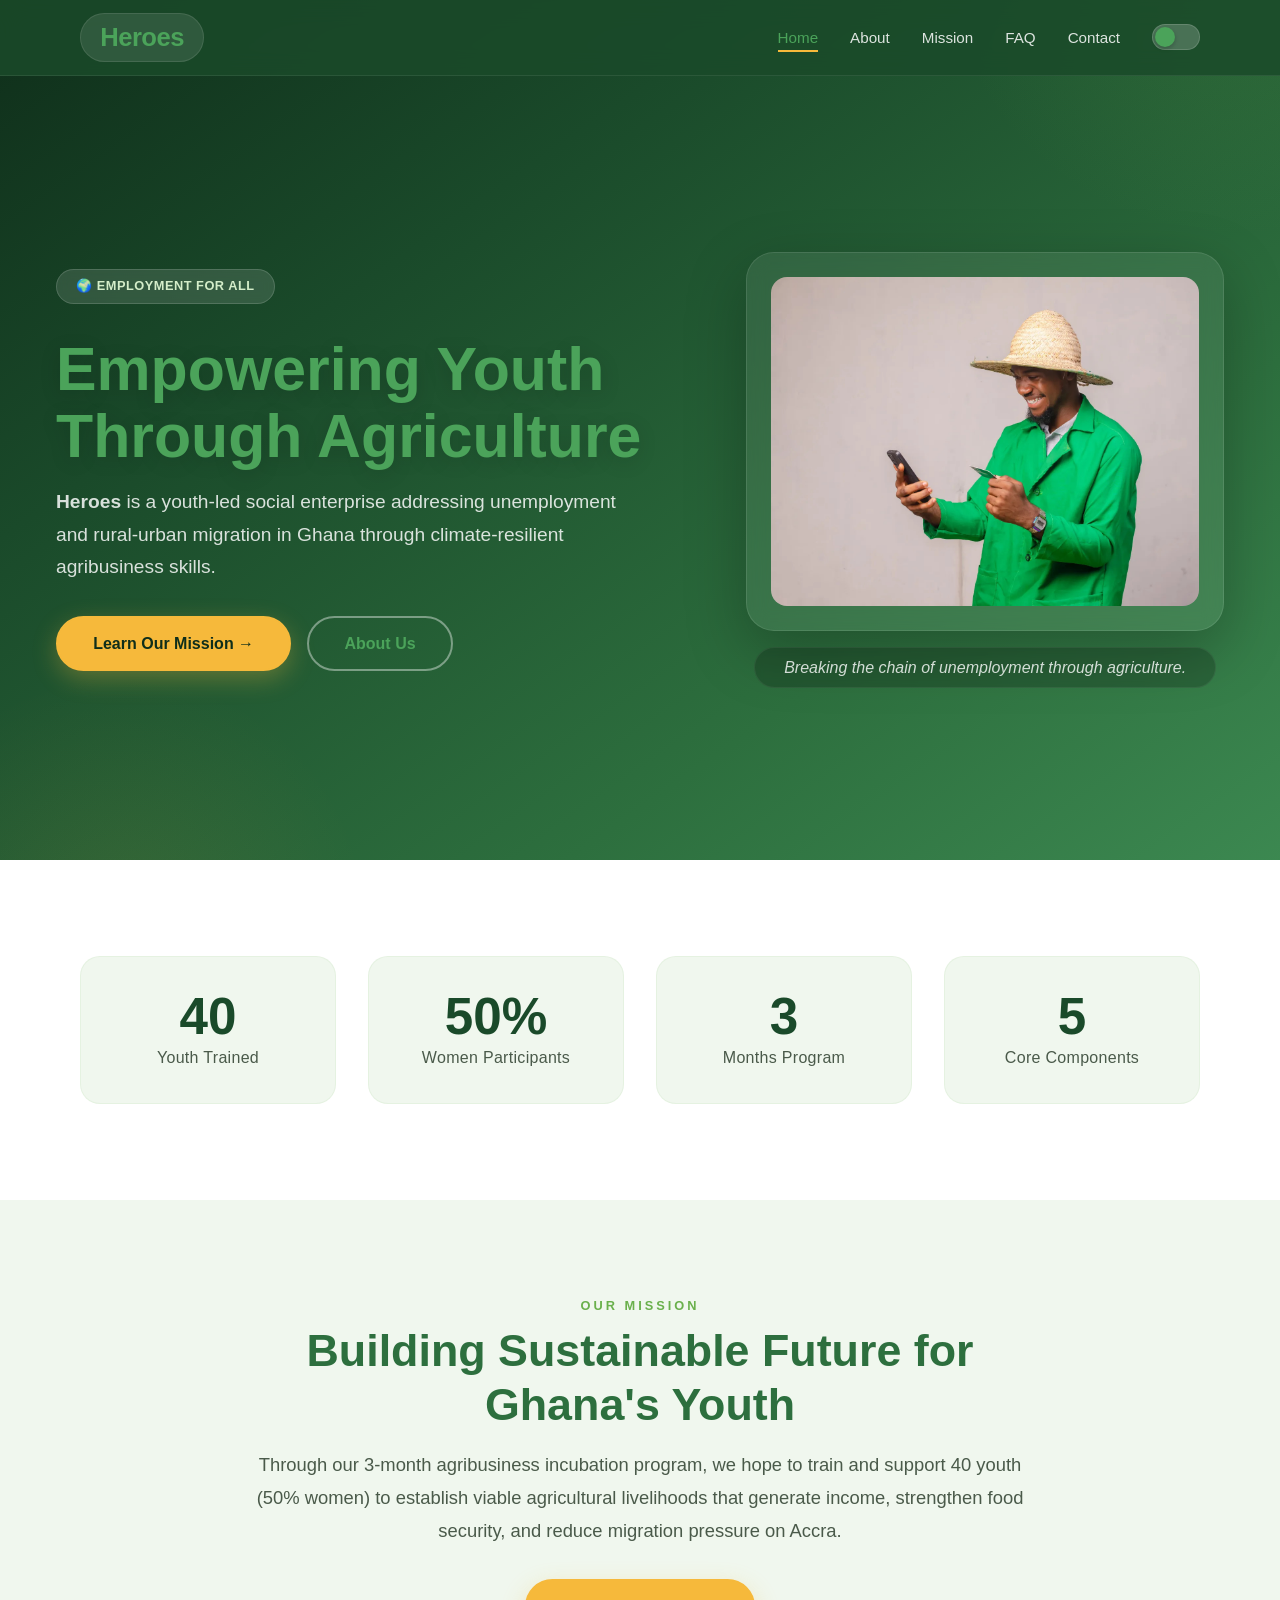
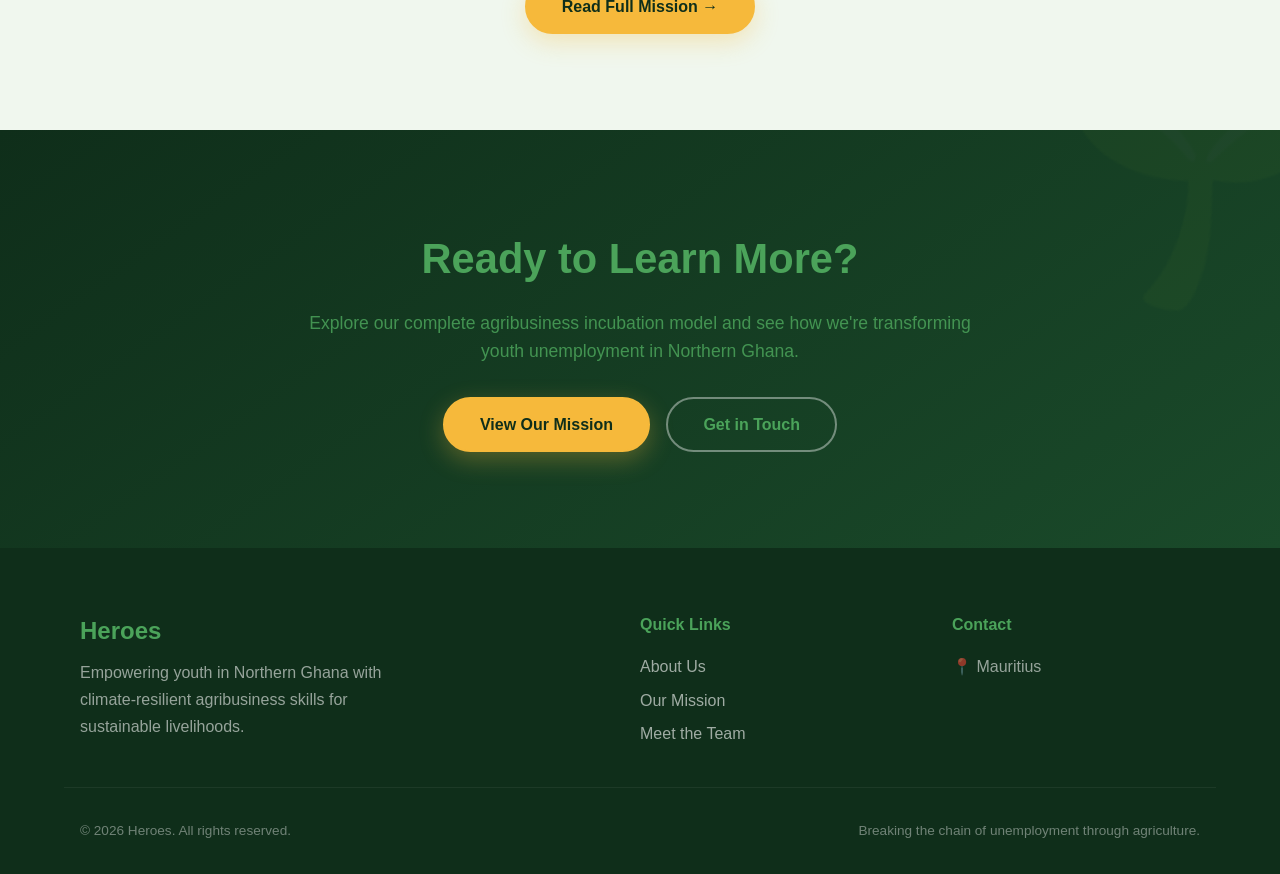
==== index.html @ 0575abd1 "Fix: move files from subfolder to root" ====
<!DOCTYPE html>
<html lang="en">
<head>
    <meta charset="UTF-8" />
    <meta name="viewport" content="width=device-width, initial-scale=1.0" />
    <title>Heroes – Home</title>
    <link rel="stylesheet" href="styles.css" />
    <link rel="stylesheet" href="darkmode.css?v=2" />
</head>
<body data-page="home">

    <!-- ===== HEADER & NAVIGATION ===== -->
    <header class="site-header">
        <div class="container nav-container">
            <a href="index.html" class="brand">Heroes</a>
            <nav class="primary-nav" aria-label="Main navigation">
                <ul>
                    <li><a href="index.html" class="active">Home</a></li>
                    <li><a href="about.html">About</a></li>
                    <li><a href="mission.html">Mission</a></li>
                    <li><a href="faq.html">FAQ</a></li>
                    <li><a href="contact.html">Contact</a></li>
                    <li>
                        <label class="theme-switch" for="theme-toggle">
                            <input type="checkbox" id="theme-toggle" />
                            <span class="switch-slider"></span>
                        </label>
                    </li>
                </ul>
            </nav>
        </div>
         
    </header>

    <main>
        <!-- ===== HERO SECTION ===== -->
        <section class="hero">
            <div class="container hero-grid">
                <div class="hero-content">
                    <span class="hero-badge">🌍 Employment for All</span>
                    <h1 class="hero-title">Empowering Youth Through Agriculture</h1>
                    <p class="hero-description">
                        <!-- CHANGED: HTML Heroes → Heroes -->
                        <strong>Heroes</strong> is a youth-led social enterprise addressing unemployment and rural-urban migration in Ghana through climate-resilient agribusiness skills.
                    </p>
                    <div class="hero-actions">
                        <a href="mission.html" class="btn btn-primary">Learn Our Mission →</a>
                        <a href="about.html" class="btn btn-outline">About Us</a>
                    </div>
                </div>
                <div class="hero-visual">
                   <div class="hero-image-placeholder">
    <img src="pics/farming.jpg" alt="Youth working in agriculture – sustainable farming" />
</div> 
                    <p class="hero-caption">Breaking the chain of unemployment through agriculture.</p>
                </div>
            </div>
        </section>

         <!-- ===== STATS SECTION ===== -->
        <section class="stats-section">
            <div class="container stats-grid">
                <div class="stat-item">
                    <span class="stat-number">40</span>
                    <span class="stat-label">Youth Trained</span>
                </div>
                <div class="stat-item">
                    <span class="stat-number">50%</span>
                    <span class="stat-label">Women Participants</span>
                </div>
                <div class="stat-item">
                    <span class="stat-number">3</span>
                    <span class="stat-label">Months Program</span>
                </div>
                <div class="stat-item">
                    <span class="stat-number">5</span>
                    <span class="stat-label">Core Components</span>
                </div>
            </div>
        </section>

          <!-- ===== MISSION SECTION ===== -->
        <section class="mission-section">
            <div class="container">
                <div class="mission-content">
                    <span class="section-label">OUR MISSION</span>
                    <h2 class="section-title">Building Sustainable Future for Ghana's Youth</h2>
                    <p class="mission-text">
                        Through our 3-month agribusiness incubation program, we hope to train and support 40 youth (50% women) to establish viable agricultural livelihoods that generate income, strengthen food security, and reduce migration pressure on Accra.
                    </p>
                    <a href="mission.html" class="btn btn-primary">Read Full Mission →</a>
                </div>
            </div>
        </section>

         <!-- ===== CALL TO ACTION ===== -->
        <section class="cta-section">
            <div class="container cta-content">
                <h2>Ready to Learn More?</h2>
                <p>
                   Explore our complete agribusiness incubation model and see how we're transforming youth unemployment in Northern Ghana.
                </p>
                <div class="cta-buttons">
                    <a href="mission.html" class="btn btn-primary">View Our Mission</a>
                    <a href="contact.html" class="btn btn-outline">Get in Touch</a>
                </div>
            </div>
        </section>
    </main>

<!-- ===== FOOTER ===== -->
    <footer class="site-footer">
        <div class="container footer-grid">
            <div class="footer-brand">
                <!-- CHANGED: HTML Heroes → Heroes -->
                <h3>Heroes</h3>
                <p>Empowering youth in Northern Ghana with climate-resilient agribusiness skills for sustainable livelihoods.</p>
            </div>
            <div class="footer-links">
                <h4>Quick Links</h4>
                <ul>
                    <li><a href="about.html">About Us</a></li>
                    <li><a href="mission.html">Our Mission</a></li>
                    <li><a href="team.html">Meet the Team</a></li>
                </ul>
            </div>
            <div class="footer-contact">
                <h4>Contact</h4>
                <p>📍 Mauritius</p>
            </div>
        </div>
        <div class="container footer-bottom">
            <!-- CHANGED: HTML Heroes → Heroes -->
            <p>&copy; 2026 Heroes. All rights reserved.</p>
            <p class="footer-credits">Breaking the chain of unemployment through agriculture.</p>
        </div>
    </footer>

    <script src="js/main.js"></script>
    <script src="darkmode.js?v=2"></script>
</body>
</html>
---- styles.css ----
/* ================================================================
   CSS CUSTOM PROPERTIES (Variables) — UNIFIED THEME
   ================================================================ */
:root {
    /* Primary colours – rich earthy greens (from Home page) */
    --primary:       #1a4a2a;
    --primary-light: #2d6f3e;
    --primary-dark:  #0f2e1a;
    --accent:        #6ab04c;
    --accent-light:  #8bc66a;
    --accent-lighter: #d4edc9;
    --gold:          #f6b93b;
    --white:         #4ba35a;
   
    --heading-label:   var(--accent);
    --heading-title:   var(--primary-light);


    /* ---- Theme variables (reassigned in dark mode) ---- */
    --bg:            #f0f7ee;
    --surface:       #ffffff;
    --text:          #1a2a1a;
    --text-muted:    #4a5a4a;
    --border:        rgba(106, 176, 76, 0.12);
    --shadow:        0 12px 40px rgba(0, 0, 0, 0.12);
    --shadow-hover:  0 20px 60px rgba(0, 0, 0, 0.18);
    --header-bg:     rgba(26, 74, 42, 0.85);
    --header-border: rgba(255, 255, 255, 0.08);
    --card-bg:       #ffffff;
    --card-border:   rgba(106, 176, 76, 0.08);
    --hero-gradient: linear-gradient(145deg, #0f2e1a 0%, #1a4a2a 30%, #2d6f3e 70%, #3d8a52 100%);
    --cta-gradient:  linear-gradient(145deg, var(--primary-dark), var(--primary));

    /* Spacing */
    --spacing-xs:  0.25rem;
    --spacing-sm:  0.5rem;
    --spacing-md:  1rem;
    --spacing-lg:  2rem;
    --spacing-xl:  4rem;
    --spacing-2xl: 6rem;

    /* Typography */
    --font-base: 'Segoe UI', -apple-system, BlinkMacSystemFont, Roboto, sans-serif;
}

/* ================================================================
   RESET & BASE
   ================================================================ */
* {
    margin: 0;
    padding: 0;
    box-sizing: border-box;
}

html, body {
    height: 100%;
    font-family: var(--font-base);
    background-color: var(--bg);
    color: var(--text);
    line-height: 1.6;
    scroll-behavior: smooth;
    transition: background-color 0.3s, color 0.3s;
}

.container {
    width: 90%;
    max-width: 1200px;
    margin: 0 auto;
    padding: 0 var(--spacing-md);
}

/* ================================================================
   HEADER & NAVIGATION – clean & transparent
   ================================================================ */
.site-header {
    position: absolute;
    top: 0;
    left: 0;
    right: 0;
    z-index: 100;
    padding: 0.8rem 0;
    background: var(--header-bg);
    backdrop-filter: blur(12px);
    -webkit-backdrop-filter: blur(12px);
    border-bottom: 1px solid var(--header-border);
}

.nav-container {
    display: flex;
    justify-content: space-between;
    align-items: center;
    flex-wrap: wrap;
}

.brand {
    font-size: 1.6rem;
    font-weight: 700;
    color: var(--white);
    text-decoration: none;
    letter-spacing: -0.5px;
    background: rgba(255, 255, 255, 0.1);
    padding: 0.2rem 1.2rem;
    border-radius: 40px;
    border: 1px solid rgba(255, 255, 255, 0.1);
}

.brand:hover {
    background: rgba(255, 255, 255, 0.18);
}

.primary-nav ul {
    list-style: none;
    display: flex;
    gap: 2rem;
    align-items: center;
}

.primary-nav a {
    color: rgba(255, 255, 255, 0.85);
    text-decoration: none;
    font-weight: 500;
    font-size: 0.95rem;
    padding: 0.3rem 0;
    border-bottom: 2px solid transparent;
    transition: border-color 0.25s, color 0.25s;
}

.primary-nav a:hover {
    color: var(--white);
    border-bottom-color: var(--accent-light);
}

.primary-nav a.active {
    color: var(--white);
    border-bottom-color: var(--gold);
}

/* Mobile toggle */
.mobile-menu-toggle {
    display: none;
    flex-direction: column;
    gap: 5px;
    background: transparent;
    border: none;
    cursor: pointer;
    padding: 4px;
}

.mobile-menu-toggle span {
    display: block;
    width: 28px;
    height: 3px;
    background: var(--white);
    border-radius: 4px;
    transition: all 0.3s ease;
}

/* ================================================================
   TOGGLE SWITCH (Theme)
   ================================================================ */
.theme-switch {
    position: relative;
    display: inline-block;
    width: 48px;
    height: 26px;
    cursor: pointer;
}

.theme-switch input {
    opacity: 0;
    width: 0;
    height: 0;
}

.switch-slider {
    position: absolute;
    inset: 0;
    background: rgba(255, 255, 255, 0.2);
    border: 1px solid rgba(255, 255, 255, 0.15);
    border-radius: 26px;
    transition: background 0.3s, border-color 0.3s;
}

.switch-slider::before {
    content: '';
    position: absolute;
    height: 20px;
    width: 20px;
    left: 2px;
    bottom: 2px;
    background: var(--white);
    border-radius: 50%;
    transition: transform 0.3s;
    box-shadow: 0 2px 4px rgba(0, 0, 0, 0.2);
}

.theme-switch input:checked + .switch-slider {
    background: var(--primary-dark);
    border-color: var(--accent);
}

.theme-switch input:checked + .switch-slider::before {
    transform: translateX(22px);
}

/* ================================================================
   HERO – FULL VIEWPORT HEIGHT
   ================================================================ */
.hero {
    min-height: 100vh;
    display: flex;
    align-items: center;
    justify-content: center;
    background: var(--hero-gradient);
    padding: 120px 0 80px;
    position: relative;
    overflow: hidden;
}

.hero::before {
    content: '';
    position: absolute;
    top: -40%;
    right: -20%;
    width: 600px;
    height: 600px;
    background: radial-gradient(circle, rgba(106, 176, 76, 0.15) 0%, transparent 70%);
    border-radius: 50%;
    pointer-events: none;
}

.hero::after {
    content: '';
    position: absolute;
    bottom: -30%;
    left: -10%;
    width: 500px;
    height: 500px;
    background: radial-gradient(circle, rgba(246, 185, 59, 0.08) 0%, transparent 70%);
    border-radius: 50%;
    pointer-events: none;
}

.hero-grid {
    display: flex;
    flex-direction: row;
    align-items: center;
    gap: var(--spacing-2xl);
    position: relative;
    z-index: 1;
    width: 100%;
}

.hero-content {
    flex: 1 1 50%;
    color: var(--white);
}

.hero-badge {
    display: inline-block;
    background: rgba(255, 255, 255, 0.12);
    backdrop-filter: blur(6px);
    border: 1px solid rgba(255, 255, 255, 0.15);
    color: var(--accent-lighter);
    font-size: 0.8rem;
    font-weight: 600;
    padding: 0.4rem 1.2rem;
    border-radius: 40px;
    letter-spacing: 0.5px;
    text-transform: uppercase;
    margin-bottom: var(--spacing-lg);
}

.hero-title {
    font-size: 3.8rem;
    font-weight: 800;
    line-height: 1.1;
    margin-bottom: var(--spacing-md);
    color: var(--white);
    text-shadow: 0 4px 20px rgba(0, 0, 0, 0.15);
}

.hero-title span {
    color: var(--gold);
}

.hero-description {
    font-size: 1.2rem;
    line-height: 1.7;
    margin-bottom: var(--spacing-lg);
    opacity: 0.92;
    max-width: 560px;
    color: rgba(255, 255, 255, 0.9);
}

.hero-actions {
    display: flex;
    flex-wrap: wrap;
    gap: var(--spacing-md);
    margin-top: var(--spacing-sm);
}

.hero-visual {
    flex: 1 1 40%;
    text-align: center;
    display: flex;
    flex-direction: column;
    align-items: center;
}

.hero-image-placeholder {
    background: rgba(255, 255, 255, 0.08);
    backdrop-filter: blur(10px);
    -webkit-backdrop-filter: blur(10px);
    padding: 1.5rem;
    border-radius: 28px;
    border: 1px solid rgba(255, 255, 255, 0.1);
    box-shadow: 0 20px 60px rgba(0, 0, 0, 0.25);
    transition: all 0.4s ease;
    display: inline-block;
    width: 100%;
    max-width: 480px;
}

.hero-image-placeholder:hover {
    transform: translateY(-8px) scale(1.01);
    box-shadow: 0 30px 80px rgba(0, 0, 0, 0.35);
    border-color: rgba(255, 255, 255, 0.2);
}

.hero-image-placeholder img,
.hero-image-placeholder svg {
    display: block;
    width: 100%;
    height: auto;
    border-radius: 16px;
}

.hero-caption {
    margin-top: var(--spacing-md);
    font-style: italic;
    color: rgba(255, 255, 255, 0.8);
    font-weight: 400;
    font-size: 1rem;
    background: rgba(0, 0, 0, 0.2);
    backdrop-filter: blur(4px);
    padding: 0.4rem 1.8rem;
    border-radius: 40px;
    border: 1px solid rgba(255, 255, 255, 0.06);
}

/* ================================================================
   BUTTONS
   ================================================================ */
.btn {
    display: inline-block;
    padding: 0.8rem 2.2rem;
    border-radius: 50px;
    font-weight: 600;
    font-size: 1rem;
    text-decoration: none;
    transition: all 0.3s ease;
    border: 2px solid transparent;
    cursor: pointer;
}

.btn-primary {
    background: var(--gold);
    color: var(--primary-dark);
    border-color: var(--gold);
    box-shadow: 0 8px 24px rgba(246, 185, 59, 0.3);
}

.btn-primary:hover {
    background: #f7c452;
    transform: translateY(-3px) scale(1.02);
    box-shadow: 0 12px 32px rgba(246, 185, 59, 0.45);
}

.btn-outline {
    background: transparent;
    color: var(--white);
    border-color: rgba(255, 255, 255, 0.4);
}

.btn-outline:hover {
    background: rgba(255, 255, 255, 0.12);
    border-color: var(--white);
    transform: translateY(-3px);
}

/* ================================================================
   SECTION LABELS & TITLES
   ================================================================ */
.section-label {
    display: block;
    font-size: 0.8rem;
    font-weight: 700;
    letter-spacing: 3px;
    color: var(--accent);
    text-transform: uppercase;
    margin-bottom: var(--spacing-sm);
}

.section-title {
    font-size: 2.8rem;
    color: var(--primary-light);
    margin-bottom: var(--spacing-md);
    line-height: 1.2;
}

/* ================================================================
   STATS SECTION
   ================================================================ */
.stats-section {
    background: var(--surface);
    padding: var(--spacing-2xl) 0;
    margin-top: -40px;
    position: relative;
    z-index: 2;
}

.stats-grid {
    display: grid;
    grid-template-columns: repeat(4, 1fr);
    gap: var(--spacing-lg);
    text-align: center;
}

.stat-item {
    background: var(--bg);
    padding: var(--spacing-lg) var(--spacing-md);
    border-radius: 20px;
    transition: all 0.3s ease;
    border: 1px solid var(--card-border);
}

.stat-item:hover {
    transform: translateY(-6px);
    box-shadow: var(--shadow);
    border-color: var(--accent-light);
}

.stat-number {
    font-size: 3.2rem;
    font-weight: 800;
    color: var(--primary);
    line-height: 1.1;
    display: block;
}

.stat-number .percent {
    font-size: 2.4rem;
}

.stat-label {
    font-size: 1rem;
    color: var(--text-muted);
    font-weight: 500;
    letter-spacing: 0.3px;
}

/* ================================================================
   MISSION SECTION (Home page)
   ================================================================ */
.mission-section {
    padding: var(--spacing-2xl) 0;
    background: var(--bg);
}

.mission-content {
    max-width: 800px;
    margin: 0 auto;
    text-align: center;
}

.mission-text {
    font-size: 1.15rem;
    line-height: 1.8;
    margin-bottom: var(--spacing-lg);
    color: var(--text-muted);
}

/* ================================================================
   CALL TO ACTION
   ================================================================ */
.cta-section {
    background: var(--cta-gradient);
    color: var(--white);
    padding: var(--spacing-2xl) 0;
    text-align: center;
    position: relative;
    overflow: hidden;
}

.cta-section::before {
    content: '🌱';
    position: absolute;
    font-size: 16rem;
    opacity: 0.04;
    right: -5%;
    top: -40%;
    transform: rotate(15deg);
}

.cta-content {
    position: relative;
    z-index: 1;
}

.cta-content h2 {
    font-size: 2.6rem;
    margin-bottom: var(--spacing-md);
}

.cta-content p {
    font-size: 1.1rem;
    max-width: 680px;
    margin: 0 auto var(--spacing-lg);
    opacity: 0.85;
}

.cta-buttons {
    display: flex;
    flex-wrap: wrap;
    justify-content: center;
    gap: var(--spacing-md);
}

/* ================================================================
   ABOUT PAGE
   ================================================================ */
.about-hero {
    padding: 5rem 0 3rem;
    background: linear-gradient(135deg, rgba(45, 106, 79, 0.05), rgba(82, 183, 136, 0.08));
    text-align: center;
}

.about-hero h1 {
    font-size: 2.5rem;
    font-weight: 700;
    letter-spacing: -0.5px;
    margin-bottom: 0.5rem;
}

.about-hero p {
    font-size: 1.1rem;
    color: var(--text-muted);
    max-width: 600px;
    margin: 0 auto;
}

.mission-card {
    background: var(--card-bg);
    border-radius: 12px;
    border: 1px solid var(--border);
    border-left: 4px solid var(--primary);
    box-shadow: var(--shadow);
    padding: 2rem;
    max-width: 800px;
    margin: 0 auto;
}

.mission-card h2 {
    font-size: 1.5rem;
    font-weight: 600;
    color: var(--primary);
    margin-bottom: 1rem;
}

.mission-card p {
    font-size: 1.05rem;
    line-height: 1.8;
    color: var(--text);
}

.mission-card p + p {
    margin-top: 1rem;
}

.problem-section {
    padding: 3rem 0;
    background: var(--card-bg);
}

.problem-grid {
    display: grid;
    grid-template-columns: repeat(2, 1fr);
    gap: 1.5rem;
    max-width: 900px;
    margin: 0 auto;
}

.problem-card {
    background: var(--card-bg);
    border-radius: 12px;
    border: 1px solid var(--border);
    padding: 1.5rem;
    display: flex;
    gap: 1rem;
    transition: all 0.3s ease;
    box-shadow: var(--shadow);
}

.problem-card:hover {
    box-shadow: var(--shadow-hover);
}

.problem-icon {
    width: 48px;
    height: 48px;
    border-radius: 50%;
    background: rgba(220, 53, 69, 0.08);
    display: flex;
    align-items: center;
    justify-content: center;
    flex-shrink: 0;
}

.problem-icon i {
    font-size: 1.25rem;
    color: #DC3545;
}

.problem-card h3 {
    font-size: 1.05rem;
    font-weight: 600;
    margin-bottom: 0.25rem;
}

.problem-card p {
    font-size: 0.875rem;
    color: var(--text-muted);
}

.solution-section {
    padding: 3rem 0;
}

.solution-grid {
    display: grid;
    grid-template-columns: repeat(3, 1fr);
    gap: 1.5rem;
    max-width: 1000px;
    margin: 0 auto;
}

.solution-card {
    background: var(--card-bg);
    border-radius: 12px;
    border: 1px solid var(--border);
    padding: 1.5rem;
    box-shadow: var(--shadow);
    transition: all 0.3s ease;
}

.solution-card:hover {
    box-shadow: var(--shadow-hover);
}

.solution-card .step {
    width: 40px;
    height: 40px;
    border-radius: 50%;
    background: var(--accent);
    color: white;
    display: flex;
    align-items: center;
    justify-content: center;
    font-weight: 700;
    margin-bottom: 0.75rem;
    transition: transform 0.3s ease;
}

.solution-card:hover .step {
    transform: scale(1.1);
}

.solution-card h3 {
    font-size: 1.05rem;
    font-weight: 600;
    margin-bottom: 0.5rem;
}

.solution-card ul {
    list-style: none;
    padding: 0;
}

.solution-card ul li {
    display: flex;
    align-items: flex-start;
    gap: 0.5rem;
    font-size: 0.875rem;
    color: var(--text-muted);
    padding: 0.25rem 0;
}

.solution-card ul li::before {
    content: '';
    width: 6px;
    height: 6px;
    border-radius: 50%;
    background: var(--accent);
    margin-top: 0.5rem;
    flex-shrink: 0;
}

/* ================================================================
   TEAM PAGE
   ================================================================ */
.team-hero {
    padding: 8rem 0 3rem;
    text-align: center;
    background: var(--hero-gradient);
    color: var(--white);
}

.team-hero .section-label { color: var(--accent-lighter); }
.team-hero .section-title { color: var(--white); }

.team-hero-desc {
    font-size: 1.15rem;
    line-height: 1.8;
    max-width: 640px;
    margin: 0 auto;
    opacity: 0.9;
    color: rgba(255, 255, 255, 0.88);
}

.team-section {
    padding: var(--spacing-2xl) 0;
    background: var(--bg);
}

.team-gallery {
    display: grid;
    grid-template-columns: repeat(auto-fit, minmax(220px, 1fr));
    gap: var(--spacing-lg);
    max-width: 1100px;
    margin: 0 auto;
}

.gallery-item {
    position: relative;
    border-radius: 20px;
    overflow: hidden;
    cursor: pointer;
}

.gallery-img {
    aspect-ratio: 3 / 4;
    overflow: hidden;
    border-radius: 20px;
    background: var(--card-bg);
    border: 1px solid var(--card-border);
}

.gallery-img img {
    width: 100%;
    height: 100%;
    object-fit: cover;
    display: block;
    transition: transform 0.4s ease;
}

.gallery-item:hover .gallery-img img {
    transform: scale(1.05);
}

.gallery-overlay {
    position: absolute;
    inset: 0;
    background: linear-gradient(to top, rgba(15, 46, 26, 0.92) 0%, rgba(15, 46, 26, 0.4) 50%, transparent 100%);
    display: flex;
    flex-direction: column;
    justify-content: flex-end;
    padding: 1.5rem;
    opacity: 0;
    transition: opacity 0.35s ease;
    border-radius: 20px;
}

.gallery-item:hover .gallery-overlay {
    opacity: 1;
}

.gallery-name {
    font-size: 1.2rem;
    font-weight: 700;
    color: var(--white);
    margin-bottom: 0.2rem;
}

.gallery-role {
    display: inline-block;
    font-size: 0.75rem;
    font-weight: 600;
    letter-spacing: 1px;
    text-transform: uppercase;
    color: var(--accent-light);
    background: rgba(106, 176, 76, 0.15);
    padding: 0.2rem 0.8rem;
    border-radius: 40px;
    margin-bottom: 0.6rem;
    width: fit-content;
}

.gallery-bio {
    font-size: 0.85rem;
    line-height: 1.6;
    color: rgba(255, 255, 255, 0.85);
}

/* ================================================================
   MISSION PAGE — PROGRAM TABLE
   ================================================================ */
.page-header-section {
    padding: 10rem 0 4rem;
    background: linear-gradient(135deg, rgba(45, 106, 79, 0.05), rgba(82, 183, 136, 0.08));
    text-align: center;
}

.page-header-section .section-title {
    font-size: 2.5rem;
    font-weight: 700;
    margin-bottom: 1rem;
}

.mission-full-text {
    font-size: 1.1rem;
    line-height: 1.8;
    color: var(--text-muted);
    max-width: 700px;
    margin: 0 auto;
}

.mission-modal-btn {
    margin-top: var(--spacing-lg);
    cursor: pointer;
}

.program-table-section {
    padding: var(--spacing-2xl) 0;
    background: var(--bg);
}

.program-table-intro {
    text-align: center;
    color: var(--text-muted);
    max-width: 600px;
    margin: -1rem auto 2rem;
    font-size: 1.05rem;
}

.table-wrapper {
    overflow-x: auto;
    border-radius: 16px;
    box-shadow: var(--shadow);
    border: 1px solid var(--card-border);
}

.program-table {
    width: 100%;
    border-collapse: collapse;
    background: var(--card-bg);
    font-size: 0.95rem;
}

.program-table thead {
    background: var(--primary);
    color: var(--white);
}

.program-table th {
    padding: 1rem 1.2rem;
    text-align: left;
    font-weight: 600;
    font-size: 0.85rem;
    text-transform: uppercase;
    letter-spacing: 0.5px;
}

.program-table td {
    padding: 1rem 1.2rem;
    border-bottom: 1px solid var(--border);
    color: var(--text);
    vertical-align: top;
}

.program-table tbody tr:last-child td {
    border-bottom: none;
}

.program-table tbody tr:hover {
    background: rgba(106, 176, 76, 0.04);
}

.phase-badge {
    display: inline-block;
    padding: 0.3rem 0.8rem;
    border-radius: 20px;
    font-weight: 600;
    font-size: 0.8rem;
    white-space: nowrap;
}

.phase-1 {
    background: rgba(106, 176, 76, 0.15);
    color: var(--primary);
}

.phase-2 {
    background: rgba(246, 185, 59, 0.15);
    color: #b8860b;
}

.phase-3 {
    background: rgba(45, 106, 79, 0.15);
    color: var(--primary-light);
}

.components-section {
    padding: var(--spacing-2xl) 0;
    background: var(--surface);
}

.components-grid {
    display: grid;
    grid-template-columns: repeat(auto-fit, minmax(280px, 1fr));
    gap: 1.5rem;
    margin-top: 2rem;
}

.component-card {
    background: var(--card-bg);
    border: 1px solid var(--card-border);
    border-radius: 16px;
    padding: 1.8rem;
    box-shadow: var(--shadow);
    transition: transform 0.3s, box-shadow 0.3s;
}

.component-card:hover {
    transform: translateY(-4px);
    box-shadow: var(--shadow-hover);
}

.component-icon {
    font-size: 2rem;
    margin-bottom: 0.8rem;
}

.component-card h3 {
    font-size: 1.05rem;
    font-weight: 600;
    color: var(--text);
    margin-bottom: 0.5rem;
}

.component-card p {
    font-size: 0.9rem;
    color: var(--text-muted);
    line-height: 1.6;
}

.components-cta {
    text-align: center;
    margin-top: 2.5rem;
}

.outcomes-section {
    padding: var(--spacing-2xl) 0;
    background: var(--bg);
}

.outcomes-grid {
    display: grid;
    grid-template-columns: repeat(auto-fit, minmax(200px, 1fr));
    gap: 1.5rem;
    margin-top: 2rem;
}

.outcome-item {
    text-align: center;
    padding: 1.5rem;
    background: var(--card-bg);
    border-radius: 16px;
    border: 1px solid var(--card-border);
    box-shadow: var(--shadow);
}

.outcome-number {
    display: block;
    font-size: 2.5rem;
    font-weight: 700;
    color: var(--accent);
    line-height: 1;
    margin-bottom: 0.5rem;
}

.outcome-text {
    font-size: 0.9rem;
    color: var(--text-muted);
    line-height: 1.5;
}

/* ================================================================
   CSS-ONLY MODAL (checkbox hack)
   ================================================================ */
.modal-toggle {
    display: none;
}

.modal-overlay {
    position: fixed;
    inset: 0;
    background: rgba(0, 0, 0, 0.6);
    z-index: 1000;
    display: flex;
    align-items: center;
    justify-content: center;
    opacity: 0;
    visibility: hidden;
    transition: opacity 0.3s, visibility 0.3s;
    padding: 1.5rem;
}

.modal-toggle:checked ~ .modal-overlay {
    opacity: 1;
    visibility: visible;
}

.modal-content {
    background: var(--card-bg);
    border-radius: 20px;
    max-width: 650px;
    width: 100%;
    max-height: 80vh;
    overflow-y: auto;
    padding: 2.5rem;
    position: relative;
    box-shadow: 0 20px 60px rgba(0, 0, 0, 0.3);
    transform: translateY(20px) scale(0.97);
    transition: transform 0.3s;
}

.modal-toggle:checked ~ .modal-overlay .modal-content {
    transform: translateY(0) scale(1);
}

.modal-close {
    position: absolute;
    top: 1rem;
    right: 1.2rem;
    font-size: 1.8rem;
    cursor: pointer;
    color: var(--text-muted);
    width: 36px;
    height: 36px;
    display: flex;
    align-items: center;
    justify-content: center;
    border-radius: 50%;
    transition: background 0.2s, color 0.2s;
    line-height: 1;
}

.modal-close:hover {
    background: rgba(106, 176, 76, 0.1);
    color: var(--accent);
}

.modal-title {
    font-size: 1.5rem;
    font-weight: 700;
    color: var(--text);
    margin-bottom: 1.5rem;
    padding-bottom: 0.8rem;
    border-bottom: 2px solid var(--border);
}

.modal-body h3 {
    font-size: 1rem;
    font-weight: 600;
    color: var(--primary);
    margin: 1.2rem 0 0.4rem;
}

.modal-body h3:first-child {
    margin-top: 0;
}

.modal-body p {
    font-size: 0.9rem;
    color: var(--text-muted);
    line-height: 1.7;
}

.modal-body ul {
    list-style: none;
    padding: 0;
    margin: 0.3rem 0 1rem;
}

.modal-body ul li {
    font-size: 0.875rem;
    color: var(--text-muted);
    padding: 0.3rem 0 0.3rem 1.4rem;
    position: relative;
    line-height: 1.5;
}

.modal-body ul li::before {
    content: '✓';
    position: absolute;
    left: 0;
    color: var(--accent);
    font-weight: 700;
}

.modal-footer-btn {
    margin-top: 1.5rem;
    cursor: pointer;
    display: inline-block;
    text-align: center;
    width: 100%;
}

/* ================================================================
   FAQ PAGE
   ================================================================ */
.faq-hero {
    padding: 10rem 0 4rem;
    background: linear-gradient(135deg, rgba(45, 106, 79, 0.05), rgba(82, 183, 136, 0.08));
    text-align: center;
}

.faq-hero .section-title {
    font-size: 2.5rem;
    font-weight: 700;
    margin-bottom: 0.5rem;
}

.faq-hero p {
    font-size: 1.1rem;
    color: var(--text-muted);
    max-width: 600px;
    margin: 0 auto;
}

.faq-categories {
    padding: var(--spacing-2xl) 0;
    background: var(--bg);
}

.faq-category {
    max-width: 800px;
    margin: 0 auto 3rem;
}

.faq-category:last-child {
    margin-bottom: 0;
}

.faq-category-title {
    font-size: 1.2rem;
    font-weight: 700;
    color: var(--primary);
    margin-bottom: 1rem;
    padding-bottom: 0.5rem;
    border-bottom: 2px solid var(--border);
}

.faq-item {
    border: 1px solid var(--card-border);
    border-radius: 14px;
    margin-bottom: 0.8rem;
    background: var(--card-bg);
    overflow: hidden;
    transition: box-shadow 0.3s ease;
}

.faq-item:hover {
    box-shadow: var(--shadow);
}

.faq-input {
    display: none;
}

.faq-label {
    display: flex;
    align-items: center;
    justify-content: space-between;
    padding: 1.2rem 1.5rem;
    cursor: pointer;
    font-weight: 600;
    color: var(--text);
    gap: 1rem;
    transition: color 0.2s;
}

.faq-label:hover {
    color: var(--accent);
}

.faq-label::after {
    content: '+';
    font-size: 1.5rem;
    font-weight: 300;
    color: var(--accent);
    transition: transform 0.3s ease;
    flex-shrink: 0;
    width: 28px;
    height: 28px;
    display: flex;
    align-items: center;
    justify-content: center;
    border-radius: 50%;
    background: rgba(106, 176, 76, 0.08);
}

.faq-input:checked + .faq-label::after {
    content: '−';
    transform: rotate(180deg);
    background: var(--accent);
    color: var(--white);
}

.faq-input:checked + .faq-label {
    color: var(--accent);
}

.faq-answer {
    max-height: 0;
    overflow: hidden;
    transition: max-height 0.4s ease;
}

.faq-input:checked ~ .faq-answer {
    max-height: 400px;
}

.faq-answer-inner {
    padding: 0 1.5rem 1.4rem;
    color: var(--text-muted);
    line-height: 1.7;
    font-size: 0.95rem;
}

.faq-cta {
    text-align: center;
    padding: var(--spacing-xl) 0 var(--spacing-2xl);
    background: var(--bg);
}

.faq-cta p {
    color: var(--text-muted);
    margin-bottom: 1rem;
}

/* ================================================================
   CONTACT PAGE 
   ================================================================ */

.contact-section {
    padding: 3rem 1.5rem 4rem;
    max-width: 1200px;
    margin: 0 auto;
    width: 100%;
}

.contact-wrapper {
    display: flex;
    flex-wrap: wrap;
    gap: 2.8rem;
    background: var(--surface);
    border-radius: 36px;
    box-shadow: var(--shadow);
    padding: 2.5rem 2.2rem;
}

.page-hero {
    background: var(--bg);
    padding: 3.5rem 1.5rem 2.8rem;
    text-align: center;
    border-bottom: 1px solid var(--border);
}

.page-hero h1 {
    font-size: 2.8rem;
    letter-spacing: -0.5px;
}

.page-hero p {
    font-size: 1.2rem;
    max-width: 720px;
    margin: 0.5rem auto 0;
}

.contact-info {
    flex: 1 1 280px;
}

.contact-info h2 {
    font-size: 2rem;
    color: var(--text);
    margin-bottom: 0.6rem;
}

.contact-info p {
    color: var(--text-muted);
    margin-bottom: 1.5rem;
}

.contact-details {
    list-style: none;
    background: var(--bg);
    padding: 1.2rem 1.8rem;
    border-radius: 28px;
    border-left: 6px solid var(--primary);
}

.contact-details li {
    padding: 0.4rem 0;
    display: flex;
    align-items: center;
    gap: 0.6rem;
    color: var(--text);
}

.contact-form {
    flex: 2 1 420px;
}

.contact-form fieldset {
    border: none;
    padding: 0;
}

.contact-form legend {
    font-size: 1.7rem;
    font-weight: 600;
    color: var(--text);
    margin-bottom: 1.2rem;
    padding-bottom: 0.3rem;
    border-bottom: 3px solid var(--accent-light);
    width: 100%;
}

.form-group {
    margin-bottom: 1.5rem;
    position: relative;
}

.form-group label {
    display: block;
    font-weight: 600;
    color: var(--text);
    margin-bottom: 0.2rem;
    font-size: 0.95rem;
}

.required {
    color: #b3403a;
    font-weight: 700;
}

.form-group input,
.form-group select,
.form-group textarea {
    width: 100%;
    padding: 0.75rem 1rem;
    font-size: 1rem;
    border: 1.5px solid var(--border);
    border-radius: 20px;
    background: var(--bg);
    transition: border 0.2s, box-shadow 0.2s;
    font-family: inherit;
    color: var(--text);
}

.form-group input:focus,
.form-group select:focus,
.form-group textarea:focus {
    outline: none;
    border-color: var(--primary);
    box-shadow: 0 0 0 4px rgba(26, 74, 42, 0.12);
}

.form-group textarea {
    resize: vertical;
    min-height: 100px;
}

/* Validation states */
.error-message,
.success-message {
    font-size: 0.85rem;
    margin-top: 0.25rem;
    display: none;
    align-items: center;
    gap: 0.2rem;
}

.error-message {
    color: #c73b3b;
}

.success-message {
    color: #1e7a4a;
}

.form-group.invalid .error-message {
    display: flex;
}

.form-group.invalid input,
.form-group.invalid select,
.form-group.invalid textarea {
    border-color: #c73b3b;
    background: #fff6f5;
}

.form-group.valid .success-message {
    display: flex;
}

.form-group.valid input,
.form-group.valid select,
.form-group.valid textarea {
    border-color: #1e7a4a;
    background: #f6fcf9;
}

/* ================================================================
   NATIVE :valid / :invalid PSEUDO-CLASSES 
   ================================================================ */
input:valid,
select:valid,
textarea:valid {
    border-color: #1e7a4a !important;
    background-color: #f0faf4 !important;
}

input:invalid,
select:invalid,
textarea:invalid {
    border-color: #d32f2f !important;
    background-color: #fdf0ef !important;
}

/* Style for required fields that are empty */
input:required:invalid,
select:required:invalid,
textarea:required:invalid {
    border-color: #d32f2f !important;
    border-width: 2px !important;
}

/* Dark mode support for pseudo-classes */
body.dark-mode input:valid,
body.dark-mode select:valid,
body.dark-mode textarea:valid {
    background-color: #1a2e1a !important;
    border-color: #4caf50 !important;
}

body.dark-mode input:invalid,
body.dark-mode select:invalid,
body.dark-mode textarea:invalid {
    background-color: #2a1a1a !important;
    border-color: #ef5350 !important;
}

/* ================================================================
   CONTACT PAGE 
   ================================================================ */

.contact-section {
    padding: 3rem 1.5rem 4rem;
    max-width: 1200px;
    margin: 0 auto;
    width: 100%;
}

.page-hero {
    background: var(--bg);
    padding: 3.5rem 1.5rem 2.8rem;
    text-align: center;
    border-bottom: 1px solid var(--border);
}

.page-hero h1 {
    font-size: 2.8rem;
    letter-spacing: -0.5px;
    color: var(--text);
}

.page-hero p {
    font-size: 1.2rem;
    max-width: 720px;
    margin: 0.5rem auto 0;
    color: var(--text-muted);
}

.contact-wrapper {
    display: flex;
    flex-wrap: wrap;
    gap: 2.8rem;
    background: var(--surface);
    border-radius: 36px;
    box-shadow: var(--shadow);
    padding: 2.5rem 2.2rem;
}

.contact-info {
    flex: 1 1 280px;
}

.contact-info h2 {
    font-size: 2rem;
    color: var(--text);
    margin-bottom: 0.6rem;
}

.contact-info p {
    color: var(--text-muted);
    margin-bottom: 1.5rem;
}

.contact-details {
    list-style: none;
    background: var(--bg);
    padding: 1.2rem 1.8rem;
    border-radius: 28px;
    border-left: 6px solid var(--primary);
}

.contact-details li {
    padding: 0.4rem 0;
    display: flex;
    align-items: center;
    gap: 0.6rem;
    color: var(--text);
}

.contact-form {
    flex: 2 1 420px;
}

.contact-form fieldset {
    border: none;
    padding: 0;
}

.contact-form legend {
    font-size: 1.7rem;
    font-weight: 600;
    color: var(--text);
    margin-bottom: 1.2rem;
    padding-bottom: 0.3rem;
    border-bottom: 3px solid var(--accent-light);
    width: 100%;
}

.form-group {
    margin-bottom: 1.5rem;
    position: relative;
}

.form-group label {
    display: block;
    font-weight: 600;
    color: var(--text);
    margin-bottom: 0.2rem;
    font-size: 0.95rem;
}

.required {
    color: #b3403a;
    font-weight: 700;
}

.form-group input,
.form-group select,
.form-group textarea {
    width: 100%;
    padding: 0.75rem 1rem;
    font-size: 1rem;
    border: 1.5px solid var(--border);
    border-radius: 20px;
    background: var(--bg);
    transition: border 0.2s, box-shadow 0.2s;
    font-family: inherit;
    color: var(--text);
}

.form-group input:focus,
.form-group select:focus,
.form-group textarea:focus {
    outline: none;
    border-color: var(--primary);
    box-shadow: 0 0 0 4px rgba(26, 74, 42, 0.12);
}

.form-group textarea {
    resize: vertical;
    min-height: 100px;
}

.error-message,
.success-message {
    font-size: 0.85rem;
    margin-top: 0.25rem;
    display: none;
    align-items: center;
    gap: 0.2rem;
}

.error-message {
    color: #c73b3b;
}

.success-message {
    color: #1e7a4a;
}

.form-group.invalid .error-message {
    display: flex;
}

.form-group.invalid input,
.form-group.invalid select,
.form-group.invalid textarea {
    border-color: #c73b3b;
    background: #fff6f5;
}

.form-group.valid .success-message {
    display: flex;
}

.form-group.valid input,
.form-group.valid select,
.form-group.valid textarea {
    border-color: #1e7a4a;
    background: #f6fcf9;
}

/* ================================================================
   CONTACT PAGE — DARK MODE (Same as Team page)
   ================================================================ */

body.dark-mode .contact-section {
    background: var(--bg);
}

body.dark-mode .page-hero {
    background: var(--bg);
    border-bottom-color: var(--border);
}

body.dark-mode .page-hero h1 {
    color: var(--text);
}

body.dark-mode .page-hero p {
    color: var(--text-muted);
}

body.dark-mode .contact-wrapper {
    background: var(--surface);
    border: 1px solid var(--border);
}

body.dark-mode .contact-info h2 {
    color: var(--text);
}

body.dark-mode .contact-info p {
    color: var(--text-muted);
}

body.dark-mode .contact-details {
    background: var(--bg);
    border-left-color: var(--primary);
}

body.dark-mode .contact-details li {
    color: var(--text);
}

body.dark-mode .contact-form legend {
    color: var(--text);
    border-bottom-color: var(--border);
}

body.dark-mode .form-group label {
    color: var(--text-muted);
}

body.dark-mode .form-group input,
body.dark-mode .form-group select,
body.dark-mode .form-group textarea {
    background: var(--bg);
    border-color: var(--border);
    color: var(--text);
}

body.dark-mode .form-group input::placeholder,
body.dark-mode .form-group textarea::placeholder {
    color: var(--text-muted);
}

body.dark-mode .form-group.invalid input,
body.dark-mode .form-group.invalid select,
body.dark-mode .form-group.invalid textarea {
    background: #2a1418;
    border-color: #c73b3b;
}

body.dark-mode .form-group.valid input,
body.dark-mode .form-group.valid select,
body.dark-mode .form-group.valid textarea {
    background: var(--bg);
    border-color: #1e7a4a;
}

body.dark-mode .error-message {
    color: #f8a5a5;
}

body.dark-mode .success-message {
    color: #7bcfa0;
}
/* ================================================================
   ADVANCED FEATURE PAGE
   ================================================================ */
.feature-hero {
    padding: 8rem 0 3rem;
    text-align: center;
    background: var(--hero-gradient);
    color: var(--white);
}

.feature-hero .section-label { color: var(--accent-lighter); }
.feature-hero .section-title { color: var(--white); }

.feature-hero-desc {
    font-size: 1.15rem;
    line-height: 1.8;
    max-width: 680px;
    margin: 0 auto;
    opacity: 0.9;
    color: rgba(255, 255, 255, 0.88);
}

.feature-section {
    padding: var(--spacing-2xl) 0;
    background: var(--bg);
}

.feature-grid {
    display: grid;
    grid-template-columns: repeat(auto-fit, minmax(300px, 1fr));
    gap: var(--spacing-lg);
    max-width: 1000px;
    margin: 0 auto;
}

.feature-card {
    background: var(--card-bg);
    border: 1px solid var(--card-border);
    border-radius: 20px;
    padding: 2rem;
    box-shadow: var(--shadow);
    transition: all 0.3s ease;
}

.feature-card:hover {
    box-shadow: var(--shadow-hover);
}

.feature-card h3 {
    font-size: 1.2rem;
    color: var(--accent);
    margin-bottom: 0.8rem;
}

.feature-card p {
    color: var(--text-muted);
    line-height: 1.7;
}

.demo-panel {
    max-width: 700px;
    margin: 0 auto;
    background: var(--card-bg);
    border: 1px solid var(--card-border);
    border-radius: 20px;
    padding: 2.5rem;
    box-shadow: var(--shadow);
}

.demo-panel h2 {
    font-size: 1.6rem;
    color: var(--accent);
    margin-bottom: 1.2rem;
}

.var-table {
    width: 100%;
    border-collapse: collapse;
    margin-top: 1rem;
}

.var-table th,
.var-table td {
    text-align: left;
    padding: 0.6rem 1rem;
    border-bottom: 1px solid var(--border);
    font-size: 0.9rem;
}

.var-table th {
    color: var(--accent);
    font-weight: 600;
    text-transform: uppercase;
    letter-spacing: 1px;
    font-size: 0.75rem;
}

.var-table td:first-child {
    font-family: 'Courier New', monospace;
    font-weight: 600;
    color: var(--text);
}

.var-table td:last-child {
    color: var(--text-muted);
}

.color-swatch {
    display: inline-block;
    width: 16px;
    height: 16px;
    border-radius: 4px;
    vertical-align: middle;
    margin-right: 6px;
    border: 1px solid rgba(0, 0, 0, 0.15);
}

.toggle-demo-area {
    margin-top: 2rem;
    padding: 1.5rem;
    background: var(--bg);
    border-radius: 14px;
    border: 1px solid var(--border);
    text-align: center;
}

.toggle-demo-area p {
    color: var(--text-muted);
    margin-bottom: 1rem;
}

.code-block {
    background: #0f2e1a;
    color: #a7d2a0;
    padding: 1.2rem 1.5rem;
    border-radius: 12px;
    font-family: 'Courier New', monospace;
    font-size: 0.85rem;
    line-height: 1.7;
    overflow-x: auto;
    margin-top: 1.5rem;
    white-space: pre;
}

/* ================================================================
   FOOTER
   ================================================================ */
.site-footer {
    background: var(--primary-dark);
    color: rgba(255, 255, 255, 0.8);
    padding: var(--spacing-xl) 0 var(--spacing-lg);
}

.footer-grid {
    display: grid;
    grid-template-columns: 2fr 1fr 1fr;
    gap: var(--spacing-xl);
    padding-bottom: var(--spacing-lg);
    border-bottom: 1px solid rgba(255, 255, 255, 0.06);
}

.footer-brand h3 {
    font-size: 1.5rem;
    color: var(--white);
    margin-bottom: var(--spacing-sm);
}

.footer-brand p {
    max-width: 320px;
    opacity: 0.7;
    line-height: 1.7;
}

.footer-links h4,
.footer-contact h4 {
    color: var(--white);
    margin-bottom: var(--spacing-md);
    font-size: 1rem;
}

.footer-links ul {
    list-style: none;
}

.footer-links ul li {
    margin-bottom: 0.5rem;
}

.footer-links ul li a {
    color: rgba(255, 255, 255, 0.6);
    text-decoration: none;
    transition: color 0.2s;
}

.footer-links ul li a:hover {
    color: var(--white);
}

.footer-contact p {
    opacity: 0.7;
    margin-bottom: 0.3rem;
}

.footer-bottom {
    display: flex;
    justify-content: space-between;
    flex-wrap: wrap;
    padding-top: var(--spacing-lg);
    font-size: 0.85rem;
    opacity: 0.5;
}

/* ================================================================
   DARK MODE – CSS-VARIABLE DRIVEN
   ================================================================ */
body.dark-mode {

    --bg:            #0e140e;  
    --surface:       #0e140e;   
    --text:          #abcb9a;
    --text-muted:    #c5d9c0;
    --border:        rgba(106, 176, 76, 0.15);
    --shadow:        0 12px 40px rgba(0, 0, 0, 0.35);
    --shadow-hover:  0 20px 60px rgba(0, 0, 0, 0.5);
    --header-bg:     rgba(12, 35, 16, 0.92);
    --header-border: rgba(255, 255, 255, 0.06);
    --card-bg:       #1c3021;
    --card-border:   #2a4a30;
    --hero-gradient: linear-gradient(145deg, #102916 0%, #173b24 35%, #1f5c37 70%, #2c7c4b 100%);
    --cta-gradient:  linear-gradient(145deg, #0e1a14, #132118);
    --accent:        #8bc66a;
    --accent-light:  #a7d2a0;
    --accent-lighter: #d4edc9;
    --gold:          #f6b93b;
    --primary:       #a7d2a0;
    --primary-light: #c5e8c0;
    --primary-dark:  #e0f5dc;

 /* ... existing variables ... */
    --heading-label: var(--accent);
    --heading-title: var(--primary);
}

body.dark-mode .site-footer {
    background-color: #0e140e;
}

body.dark-mode .theme-switch .switch-slider {
    background: #1c3021;
    border-color: var(--accent);
}

body.dark-mode .theme-switch .switch-slider::before {
    background: var(--gold);
}

body.dark-mode .btn-primary {
    background-color: #5f9f65;
}

body.dark-mode .btn-outline {
    border-color: #b4d9b0;
    color: #b4d9b0;
}

body.dark-mode .section-title {
    color: #f4fbf0;
}

body.dark-mode .section-label {
    color: #a7d2a0;
}



/* Dark mode for mission card, problem cards, solution cards */
body.dark-mode .mission-card {
    background-color: #1c3021;
    border-color: #2a4a30;
}

body.dark-mode .mission-card h2 {
    color: #a7d2a0;
}

body.dark-mode .mission-card p {
    color: #c5d9c0;
}

body.dark-mode .problem-card {
    background-color: #1c3021;
    border-color: #2a4a30;
}

body.dark-mode .problem-card h3 {
    color: #e6f0e2;
}

body.dark-mode .problem-card p {
    color: #a7d2a0;
}

body.dark-mode .solution-card {
    background-color: #1c3021;
    border-color: #2a4a30;
}

body.dark-mode .solution-card h3 {
    color: #a7d2a0;
}

body.dark-mode .solution-card ul li {
    color: #c5d9c0;
}

body.dark-mode .section-header p {
    color: #a7d2a0;
}

body.dark-mode .gallery-img {
    background-color: #141f17;
    border-color: #2a4a30;
}

body.dark-mode .gallery-overlay {
    background: linear-gradient(to top, rgba(14, 26, 18, 0.92) 0%, rgba(14, 26, 18, 0.4) 50%, transparent 100%);
}

/* ================================================================
   RESPONSIVE
   ================================================================ */
@media (max-width: 992px) {
    .hero-title {
        font-size: 3rem;
    }
    .hero-grid {
        gap: var(--spacing-xl);
    }
    .stats-grid {
        grid-template-columns: repeat(2, 1fr);
    }
    .team-gallery {
        grid-template-columns: repeat(auto-fit, minmax(200px, 1fr));
    }
    .footer-grid {
        grid-template-columns: 1fr 1fr;
    }
    .problem-grid {
        grid-template-columns: 1fr;
    }
    .solution-grid {
        grid-template-columns: repeat(2, 1fr);
    }
}

@media (max-width: 768px) {
    .mobile-menu-toggle {
        display: flex;
    }

    .primary-nav {
        display: none;
        width: 100%;
        flex-basis: 100%;
        margin-top: var(--spacing-sm);
    }

    .primary-nav.open {
        display: block;
    }

    .primary-nav ul {
        flex-direction: column;
        gap: 0.8rem;
        align-items: flex-start;
        padding: var(--spacing-md) 0;
        border-top: 1px solid rgba(255, 255, 255, 0.08);
    }

    .primary-nav a {
        display: block;
        width: 100%;
        padding: 0.4rem 0;
    }

    .hero {
        padding: 100px 0 60px;
        min-height: 100vh;
    }

    .hero-grid {
        flex-direction: column;
        text-align: center;
        gap: var(--spacing-lg);
    }

    .hero-title {
        font-size: 2.4rem;
    }

    .hero-description {
        font-size: 1rem;
        max-width: 100%;
        margin-left: auto;
        margin-right: auto;
    }

    .hero-actions {
        justify-content: center;
    }

    .hero-image-placeholder {
        max-width: 100%;
        padding: 1rem;
    }

    .stats-section {
        margin-top: -20px;
        padding: var(--spacing-xl) 0;
    }

    .stats-grid {
        grid-template-columns: 1fr 1fr;
        gap: var(--spacing-md);
    }

    .stat-number {
        font-size: 2.4rem;
    }

    .team-gallery {
        grid-template-columns: 1fr 1fr;
        gap: var(--spacing-md);
    }

    .gallery-overlay {
        opacity: 1;
        background: linear-gradient(to top, rgba(15, 46, 26, 0.85) 0%, rgba(15, 46, 26, 0.2) 60%, transparent 100%);
    }

    .section-title {
        font-size: 2rem;
    }

    .mission-text {
        font-size: 1rem;
    }

    .cta-content h2 {
        font-size: 1.8rem;
    }

    .footer-grid {
        grid-template-columns: 1fr;
        gap: var(--spacing-lg);
    }

    .footer-bottom {
        flex-direction: column;
        align-items: center;
        gap: 0.3rem;
        text-align: center;
    }

    .solution-grid {
        grid-template-columns: 1fr;
    }

    .page-hero h1 {
        font-size: 2.2rem;
    }

    .contact-wrapper {
        padding: 1.5rem;
    }

    .feature-grid {
        grid-template-columns: 1fr;
    }
    .demo-panel {
        padding: 1.5rem;
    }
}

@media (max-width: 480px) {
    .hero-title {
        font-size: 1.8rem;
    }

    .hero-badge {
        font-size: 0.7rem;
        padding: 0.3rem 1rem;
    }

    .btn {
        padding: 0.6rem 1.4rem;
        font-size: 0.85rem;
    }

    .stats-grid {
        grid-template-columns: 1fr;
        gap: var(--spacing-sm);
    }

    .stat-number {
        font-size: 2rem;
    }

    .team-gallery {
        grid-template-columns: 1fr;
        max-width: 340px;
        margin-left: auto;
        margin-right: auto;
    }

    .section-title {
        font-size: 1.6rem;
    }

    .hero-image-placeholder {
        padding: 0.6rem;
    }

    .about-hero h1 {
        font-size: 1.75rem;
    }

    .mission-card {
        padding: 1.25rem;
    }

    .problem-card {
        flex-direction: column;
        align-items: center;
        text-align: center;
    }

    .page-hero h1 {
        font-size: 1.75rem;
    }
}
/* ================================================================
   HEADING STYLES to match the entire website's theme and colors
   ================================================================ */

.section-label {
    display: block;
    font-size: 0.8rem;
    font-weight: 700;
    letter-spacing: 3px;
    color: var(--heading-label);
    text-transform: uppercase;
    margin-bottom: var(--spacing-sm);
}

.section-title {
    font-size: 2.8rem;
    color: var(--heading-title);
    margin-bottom: var(--spacing-md);
    line-height: 1.2;
}

/* Apply to all page headings */
.page-hero h1,
.about-hero h1,
.team-hero .section-title,
.faq-hero .section-title,
.feature-hero .section-title,
.contact-form legend,
.contact-info h2 {
    color: var(--heading-title);
}
/* ================================================================
   HOME PAGE — DARK MODE HERO OVERRIDES
   ================================================================ */

body.dark-mode .hero-title {
    color: #ffffff;
}

body.dark-mode .hero-description {
    color: #bbffbf;
}

body.dark-mode .hero-badge {
    background: rgba(255, 255, 255, 0.15);
    color: #ffffff;
}

/* ================================================================
   SKILLS DASHBOARD
   ================================================================ */
.skills-dashboard {
    padding: 4rem 0;
    background: var(--bg);
    text-align: center;
}

.skills-grid {
    display: grid;
    grid-template-columns: 1fr 1fr;
    gap: 1.5rem 2.5rem;
    max-width: 700px;
    margin: 2rem auto 0;
}

.skill-item {
    background: var(--card-bg);
    padding: 1rem 1.2rem;
    border-radius: 14px;
    border: 1px solid var(--card-border);
    text-align: left;
    transition: transform 0.3s ease, box-shadow 0.3s ease;
}

.skill-item:hover {
    transform: translateY(-3px);
    box-shadow: var(--shadow);
}

.skill-item span {
    display: block;
    font-weight: 600;
    color: var(--text);
    margin-bottom: 0.35rem;
    font-size: 0.95rem;
}

.skill-bar {
    background: var(--border);
    border-radius: 40px;
    overflow: hidden;
    height: 26px;
    position: relative;
    box-shadow: inset 0 1px 3px rgba(0,0,0,0.1);
}

.skill-bar div {
    background: var(--accent);
    height: 100%;
    border-radius: 40px;
    display: flex;
    align-items: center;
    justify-content: flex-end;
    padding-right: 12px;
    color: white;
    font-size: 0.75rem;
    font-weight: 700;
    transition: width 0.8s ease;
    text-shadow: 0 1px 2px rgba(0,0,0,0.2);
}

body.dark-mode .skill-bar div {
    background: #5f9f65;
}

@media (max-width: 600px) {
    .skills-grid {
        grid-template-columns: 1fr;
        gap: 1rem;
    }
}
---- darkmode.css ----
/* ================================================================
   TOGGLE SWITCH
   ================================================================ */
.theme-switch {
    position: relative;
    display: inline-block;
    width: 48px;
    height: 26px;
    cursor: pointer;
}

.theme-switch input {
    opacity: 0;
    width: 0;
    height: 0;
}

.switch-slider {
    position: absolute;
    inset: 0;
    background: rgba(255, 255, 255, 0.2);
    border: 1px solid rgba(255, 255, 255, 0.15);
    border-radius: 26px;
    transition: background 0.3s, border-color 0.3s;
}

.switch-slider::before {
    content: '';
    position: absolute;
    height: 20px;
    width: 20px;
    left: 2px;
    bottom: 2px;
    background: var(--white);
    border-radius: 50%;
    transition: transform 0.3s;
    box-shadow: 0 2px 4px rgba(0, 0, 0, 0.2);
}

.theme-switch input:checked + .switch-slider {
    background: var(--primary-dark);
    border-color: var(--accent);
}

.theme-switch input:checked + .switch-slider::before {
    transform: translateX(22px);
}

body.dark-mode .theme-switch .switch-slider {
    background: #1c3021;
    border-color: var(--accent);
}

body.dark-mode .theme-switch .switch-slider::before {
    background: var(--gold);
}

/* ================================================================
   DARK MODE – CSS-VARIABLE DRIVEN
   Reassigns theme variables so every component updates automatically.
   ================================================================ */
body.dark-mode {
    --bg:            #111c11;
    --surface:       #141f17;
    --text:          #ecf2e9;
    --text-muted:    #c5d9c0;
    --border:        rgba(106, 176, 76, 0.15);
    --shadow:        0 12px 40px rgba(0, 0, 0, 0.35);
    --shadow-hover:  0 20px 60px rgba(0, 0, 0, 0.5);
    --header-bg:     rgba(12, 35, 16, 0.92);
    --header-border: rgba(255, 255, 255, 0.06);
    --card-bg:       #1c3021;
    --card-border:   #2a4a30;
    --hero-gradient: linear-gradient(145deg, #102916 0%, #173b24 35%, #1f5c37 70%, #2c7c4b 100%);
    --cta-gradient:  linear-gradient(145deg, #0e1a14, #132118);
}

/* Accent / gold stay vivid in dark mode */
body.dark-mode {
    --accent:        #8bc66a;
    --accent-light:  #a7d2a0;
    --accent-lighter: #d4edc9;
    --gold:          #f6b93b;
    --primary:       #a7d2a0;
    --primary-light: #c5e8c0;
    --primary-dark:  #e0f5dc;
}

/* Page-specific overrides that can't be covered by variables alone */
body.dark-mode .site-footer {
    background-color: #0e140e;
}

body.dark-mode a {
    color: #cfe9d0;
}

body.dark-mode .btn-primary {
    background-color: #5f9f65;
}

body.dark-mode .btn-outline {
    border-color: #b4d9b0;
    color: #b4d9b0;
}

body.dark-mode .cta-section h2,
body.dark-mode .cta-section p {
    color: #f4fbf0;
}

body.dark-mode .section-title {
    color: #f4fbf0;
}

body.dark-mode .section-label {
    color: #a7d2a0;
}

body.dark-mode .mission-card {
    background-color: #1c3021;
    border-color: #2a4a30;
}

body.dark-mode .mission-card h2 {
    color: #a7d2a0;
}

body.dark-mode .mission-card p {
    color: #c5d9c0;
}

body.dark-mode .problem-card {
    background-color: #1c3021;
    border-color: #2a4a30;
}

body.dark-mode .problem-card h3 {
    color: #e6f0e2;
}

body.dark-mode .problem-card p {
    color: #a7d2a0;
}

body.dark-mode .solution-card {
    background-color: #1c3021;
    border-color: #2a4a30;
}

body.dark-mode .solution-card h3 {
    color: #a7d2a0;
}

body.dark-mode .solution-card ul li {
    color: #c5d9c0;
}

body.dark-mode .section-header p {
    color: #a7d2a0;
}

body.dark-mode .team-name {
    color: #a7d2a0;
}

body.dark-mode .gallery-img {
    background-color: #141f17;
    border-color: #2a4a30;
}

body.dark-mode .gallery-overlay {
    background: linear-gradient(to top, rgba(14, 26, 18, 0.92) 0%, rgba(14, 26, 18, 0.4) 50%, transparent 100%);
}
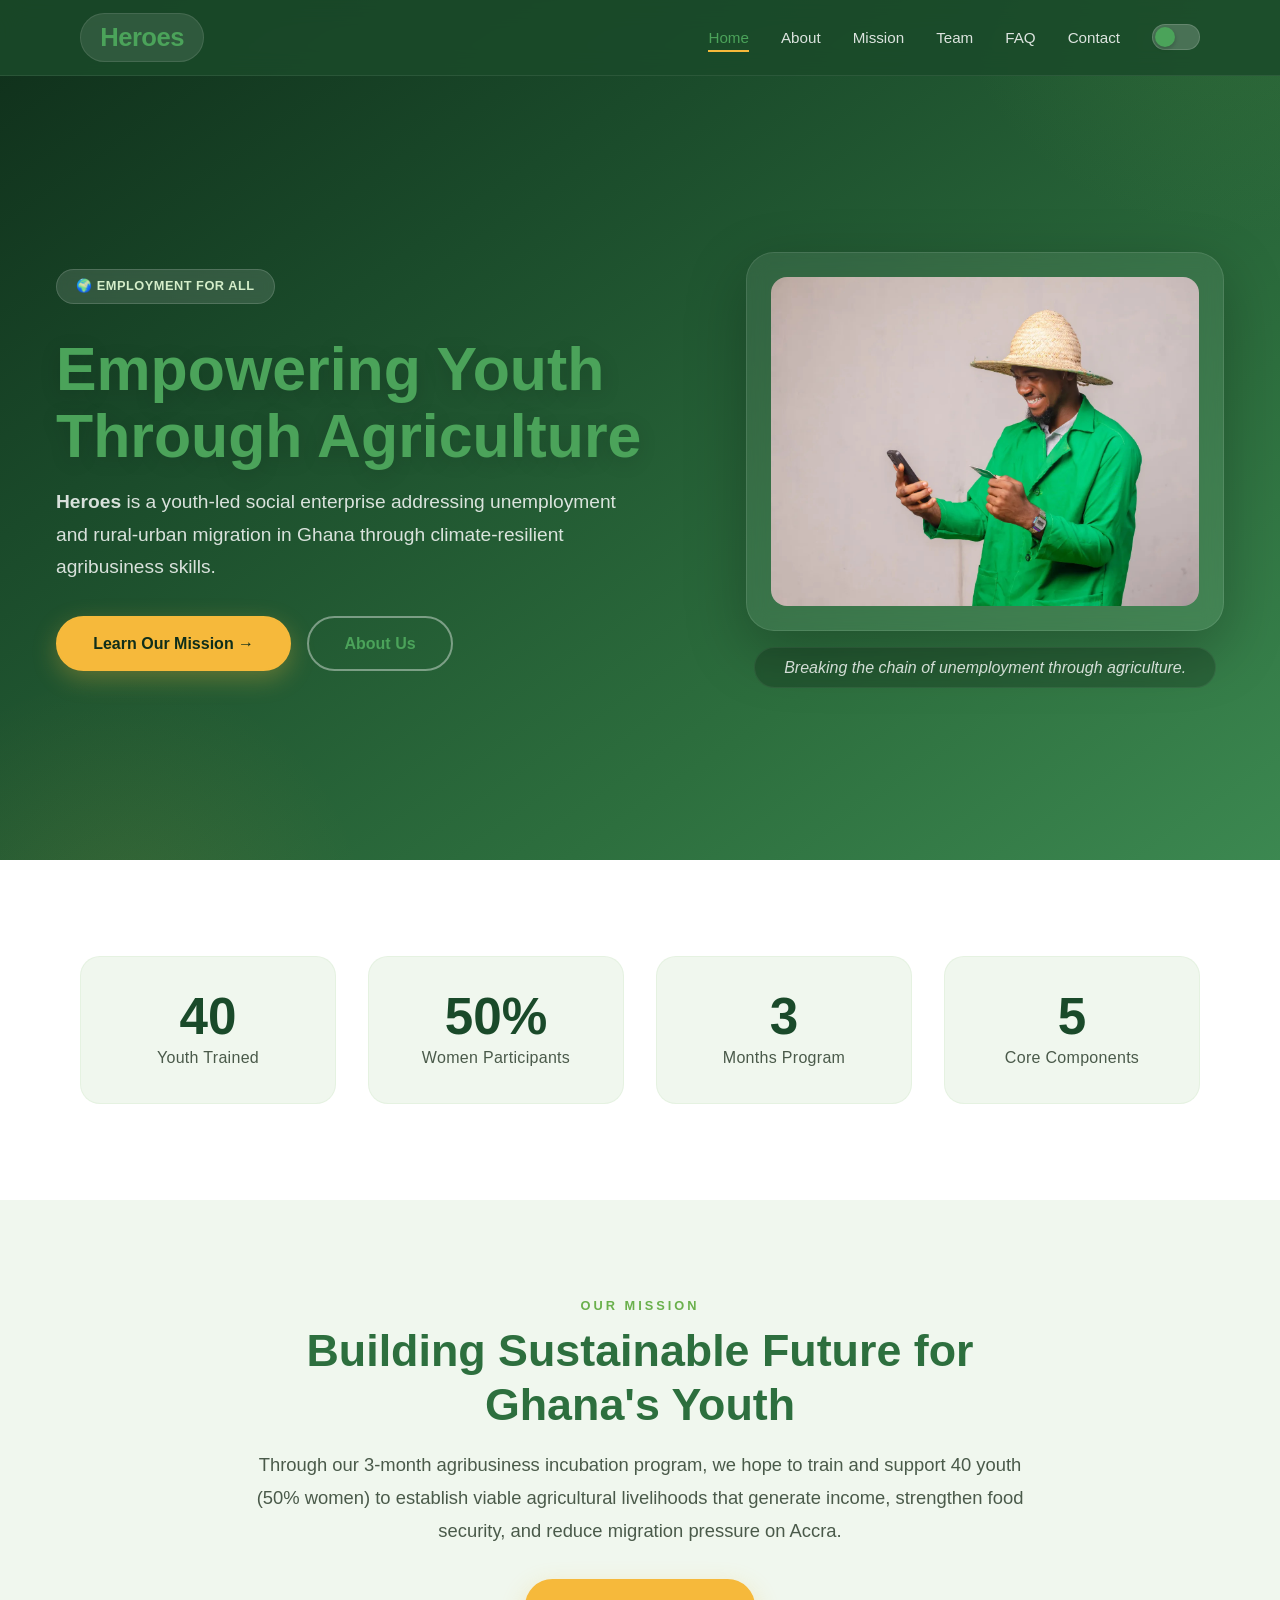
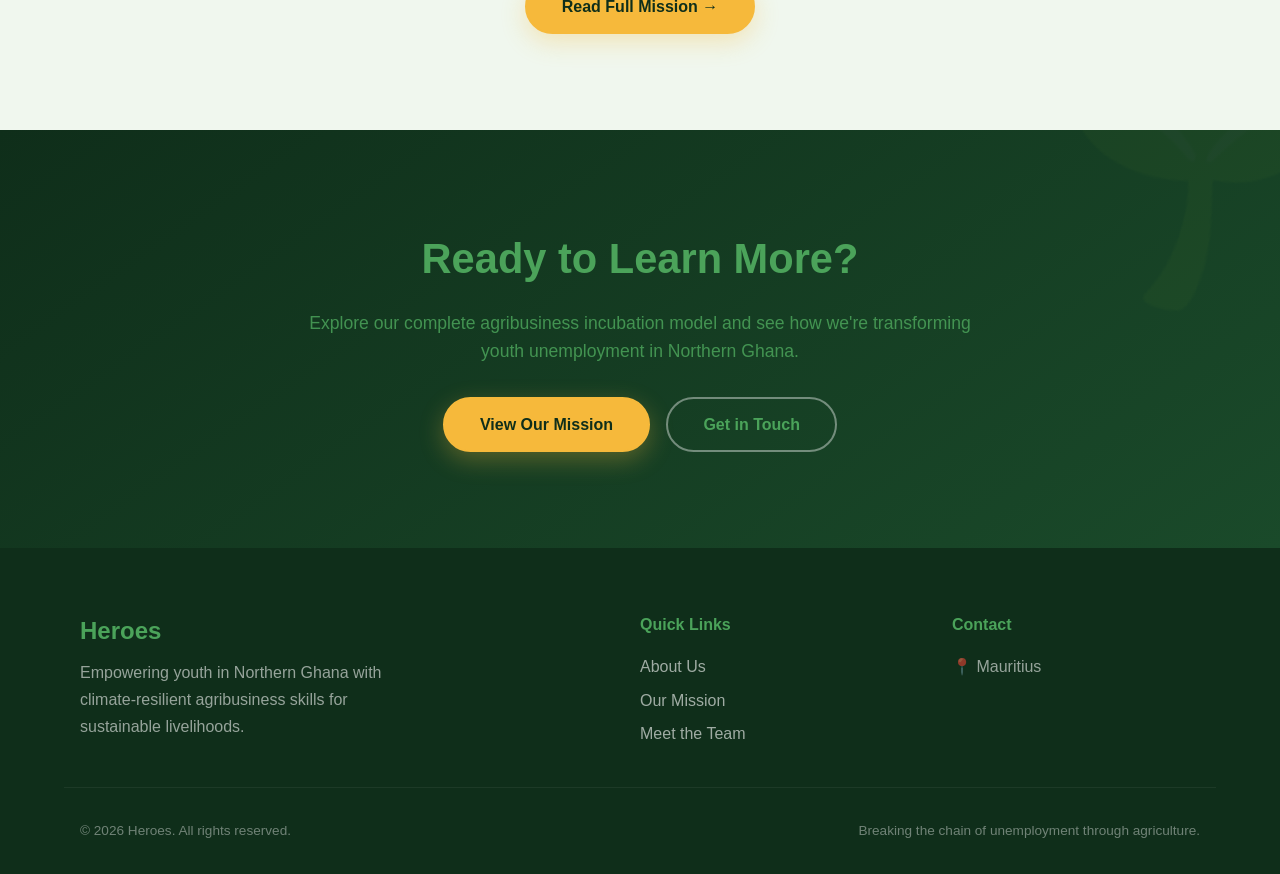
==== commit e75f5800: "Fixed navbar on mobile" ====
--- a/index.html
+++ b/index.html
@@ -18,6 +18,7 @@
                     <li><a href="index.html" class="active">Home</a></li>
                     <li><a href="about.html">About</a></li>
                     <li><a href="mission.html">Mission</a></li>
+                    <li><a href="team.html">Team</a></li>
                     <li><a href="faq.html">FAQ</a></li>
                     <li><a href="contact.html">Contact</a></li>
                     <li>
@@ -28,8 +29,11 @@
                     </li>
                 </ul>
             </nav>
+           
+            <button class="mobile-menu-toggle" id="menuToggle" aria-label="Toggle menu">
+                <span></span><span></span><span></span>
+            </button>
         </div>
-         
     </header>
 
     <main>
@@ -40,7 +44,6 @@
                     <span class="hero-badge">🌍 Employment for All</span>
                     <h1 class="hero-title">Empowering Youth Through Agriculture</h1>
                     <p class="hero-description">
-                        <!-- CHANGED: HTML Heroes → Heroes -->
                         <strong>Heroes</strong> is a youth-led social enterprise addressing unemployment and rural-urban migration in Ghana through climate-resilient agribusiness skills.
                     </p>
                     <div class="hero-actions">
@@ -49,15 +52,15 @@
                     </div>
                 </div>
                 <div class="hero-visual">
-                   <div class="hero-image-placeholder">
-    <img src="pics/farming.jpg" alt="Youth working in agriculture – sustainable farming" />
-</div> 
+                    <div class="hero-image-placeholder">
+                        <img src="pics/farming.jpg" alt="Youth working in agriculture – sustainable farming" />
+                    </div> 
                     <p class="hero-caption">Breaking the chain of unemployment through agriculture.</p>
                 </div>
             </div>
         </section>
 
-         <!-- ===== STATS SECTION ===== -->
+        <!-- ===== STATS SECTION ===== -->
         <section class="stats-section">
             <div class="container stats-grid">
                 <div class="stat-item">
@@ -79,7 +82,7 @@
             </div>
         </section>
 
-          <!-- ===== MISSION SECTION ===== -->
+        <!-- ===== MISSION SECTION ===== -->
         <section class="mission-section">
             <div class="container">
                 <div class="mission-content">
@@ -93,12 +96,12 @@
             </div>
         </section>
 
-         <!-- ===== CALL TO ACTION ===== -->
+        <!-- ===== CALL TO ACTION ===== -->
         <section class="cta-section">
             <div class="container cta-content">
                 <h2>Ready to Learn More?</h2>
                 <p>
-                   Explore our complete agribusiness incubation model and see how we're transforming youth unemployment in Northern Ghana.
+                    Explore our complete agribusiness incubation model and see how we're transforming youth unemployment in Northern Ghana.
                 </p>
                 <div class="cta-buttons">
                     <a href="mission.html" class="btn btn-primary">View Our Mission</a>
@@ -108,11 +111,10 @@
         </section>
     </main>
 
-<!-- ===== FOOTER ===== -->
+    <!-- ===== FOOTER ===== -->
     <footer class="site-footer">
         <div class="container footer-grid">
             <div class="footer-brand">
-                <!-- CHANGED: HTML Heroes → Heroes -->
                 <h3>Heroes</h3>
                 <p>Empowering youth in Northern Ghana with climate-resilient agribusiness skills for sustainable livelihoods.</p>
             </div>
@@ -130,13 +132,12 @@
             </div>
         </div>
         <div class="container footer-bottom">
-            <!-- CHANGED: HTML Heroes → Heroes -->
             <p>&copy; 2026 Heroes. All rights reserved.</p>
             <p class="footer-credits">Breaking the chain of unemployment through agriculture.</p>
         </div>
     </footer>
 
-    <script src="js/main.js"></script>
+    <script src="main.js"></script>
     <script src="darkmode.js?v=2"></script>
 </body>
 </html>
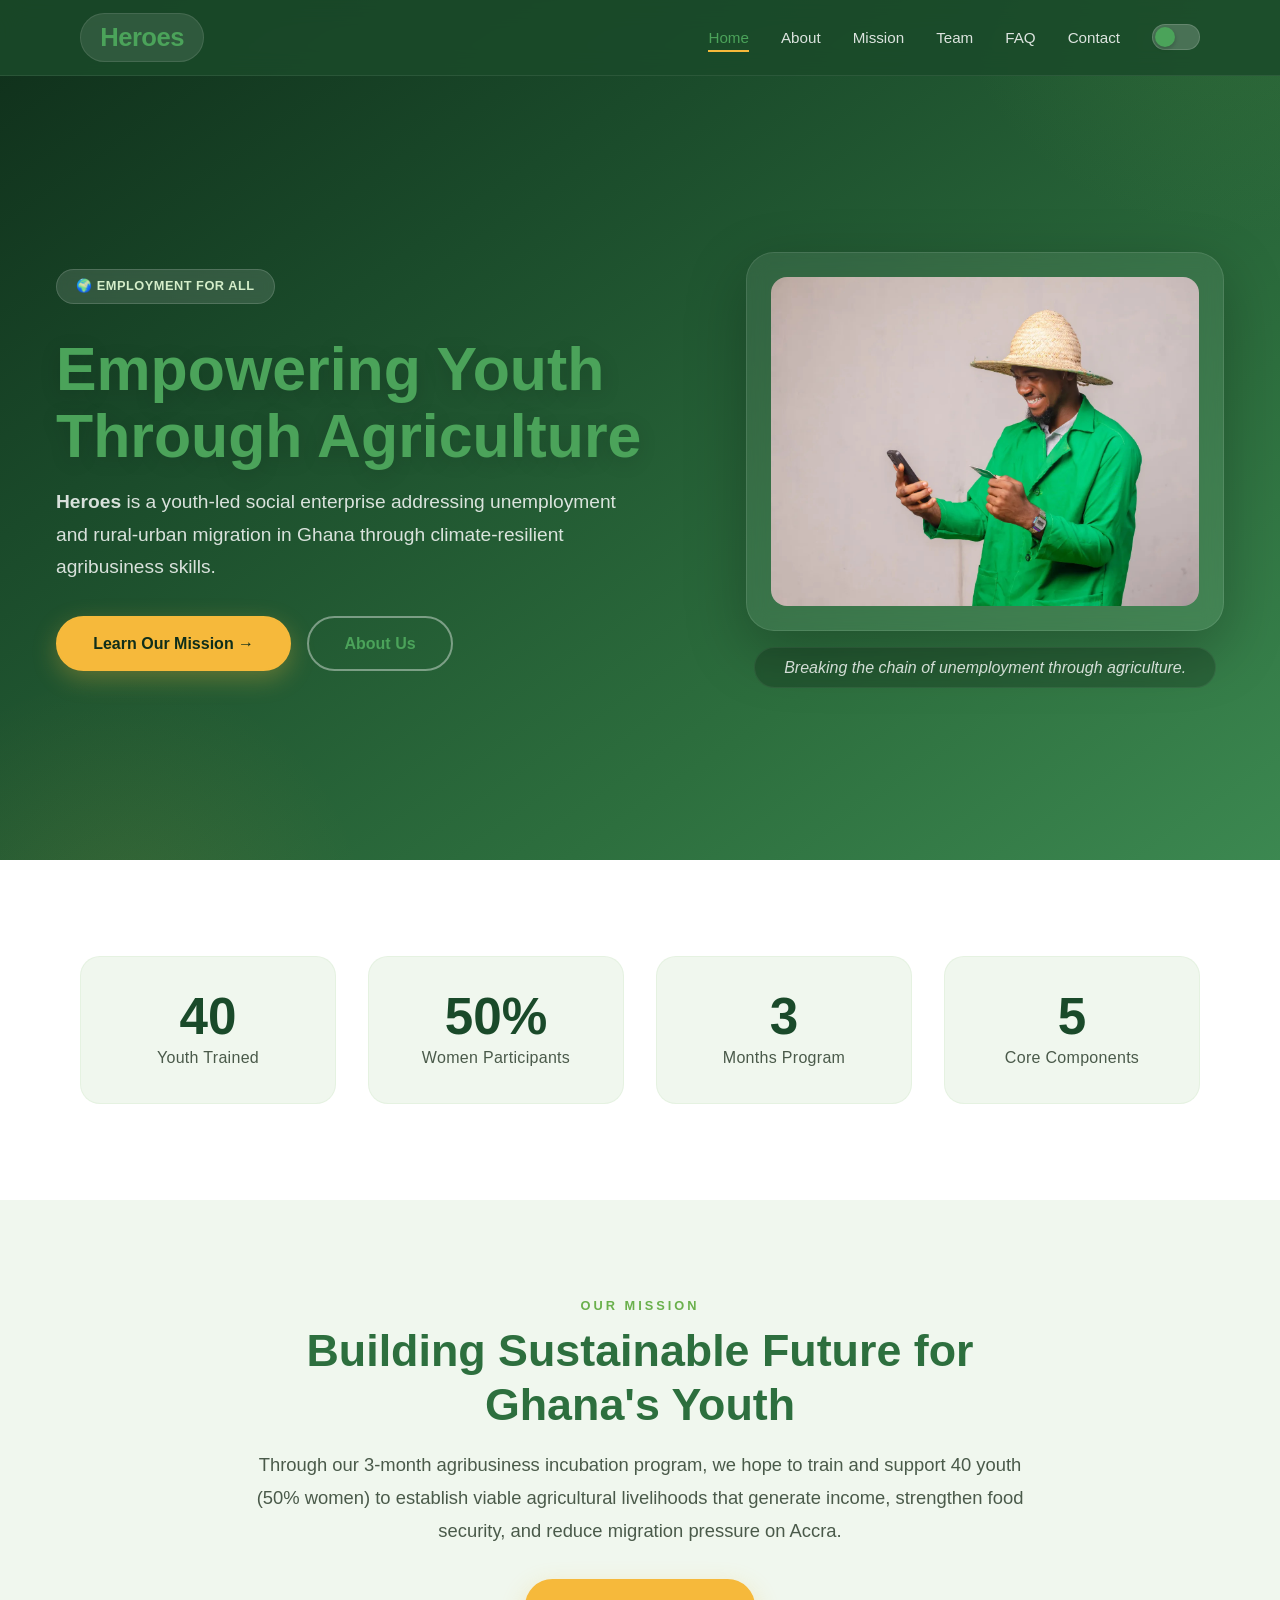
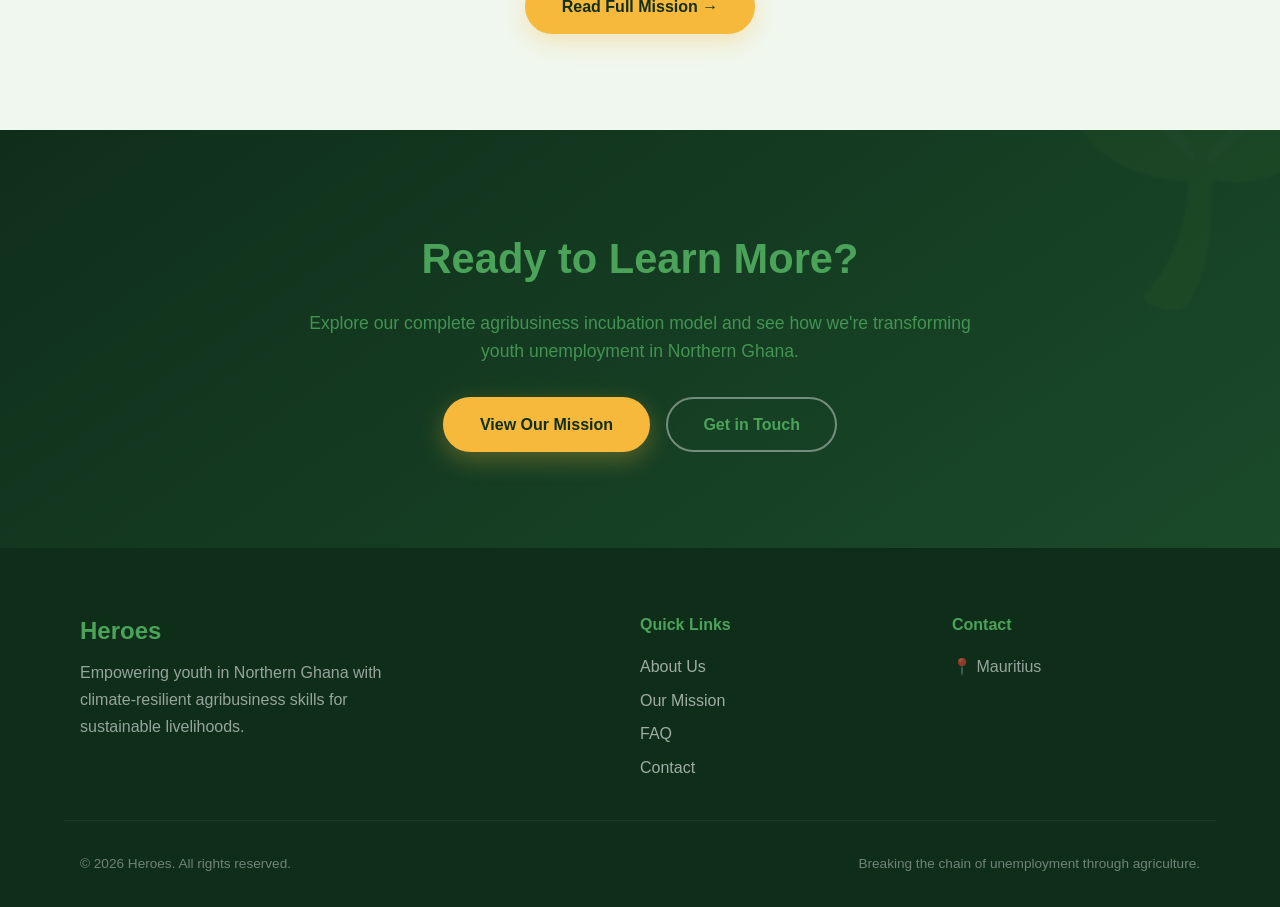
==== commit 9f320243: "Updated Quick links across all HTML files" ====
--- a/index.html
+++ b/index.html
@@ -123,7 +123,8 @@
                 <ul>
                     <li><a href="about.html">About Us</a></li>
                     <li><a href="mission.html">Our Mission</a></li>
-                    <li><a href="team.html">Meet the Team</a></li>
+                   <li><a href="faq.html">FAQ</a></li>
+                      <li><a href="contact.html">Contact</a></li>
                 </ul>
             </div>
             <div class="footer-contact">
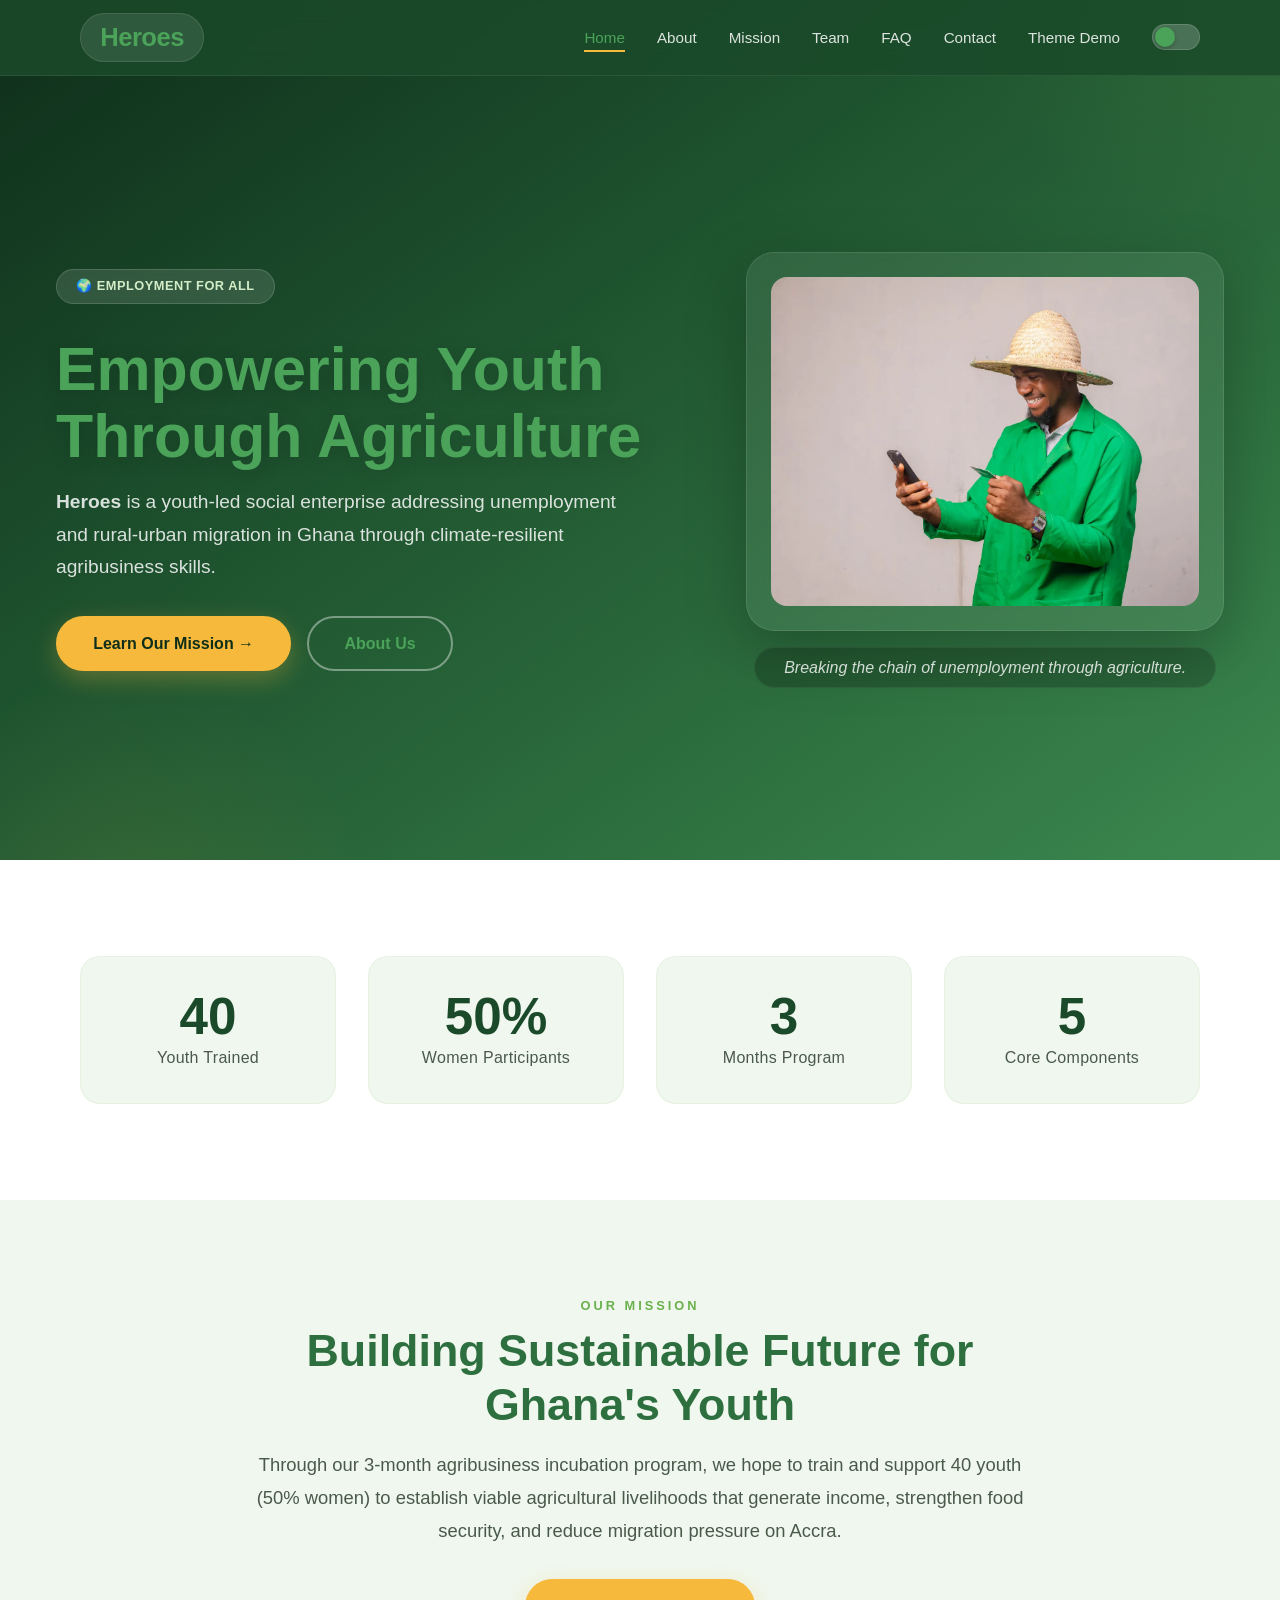
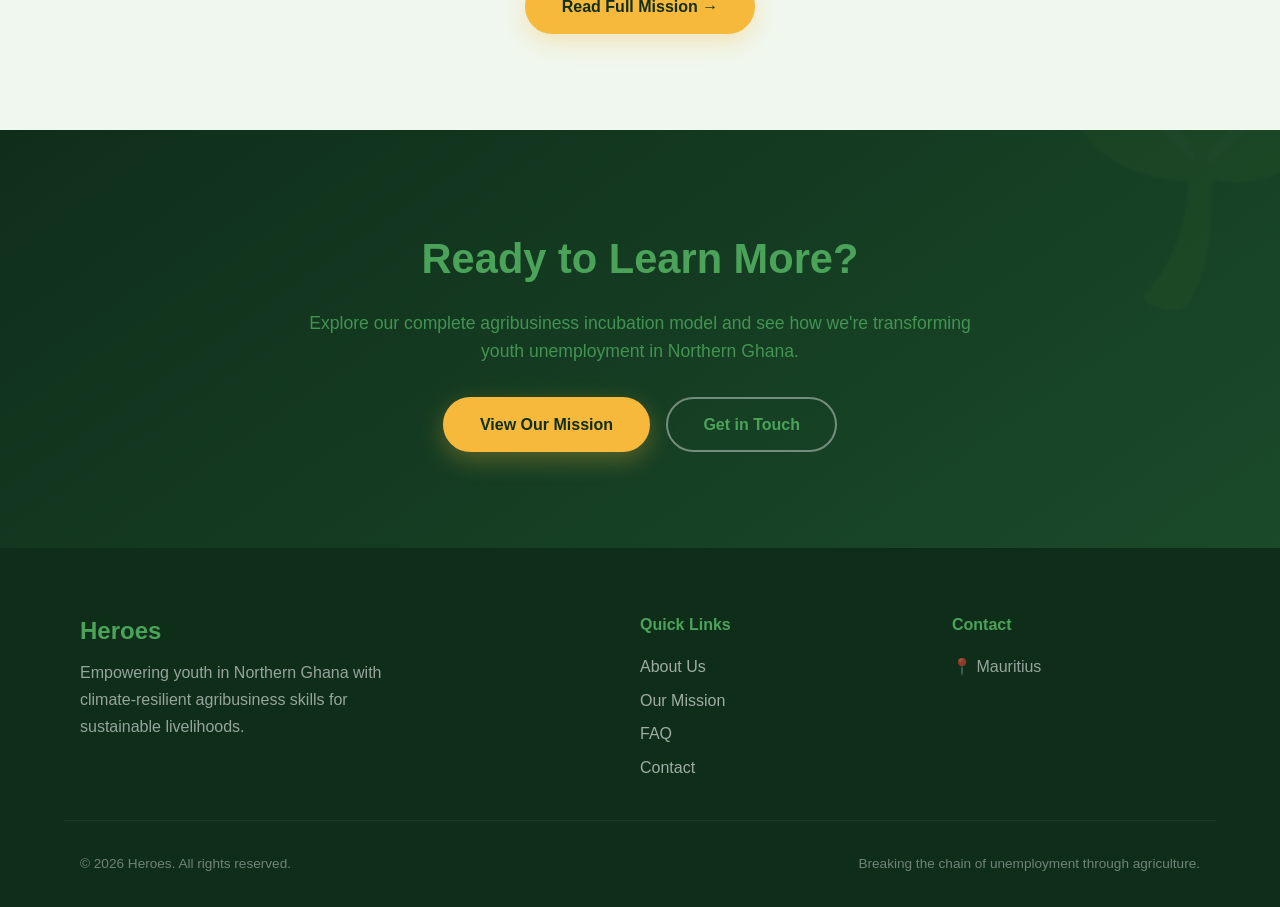
==== commit dc226b05: "Modified advanced features" ====
--- a/index.html
+++ b/index.html
@@ -21,6 +21,7 @@
                     <li><a href="team.html">Team</a></li>
                     <li><a href="faq.html">FAQ</a></li>
                     <li><a href="contact.html">Contact</a></li>
+                    <li><a href="advancedfeature.html">Theme Demo</a></li>
                     <li>
                         <label class="theme-switch" for="theme-toggle">
                             <input type="checkbox" id="theme-toggle" />
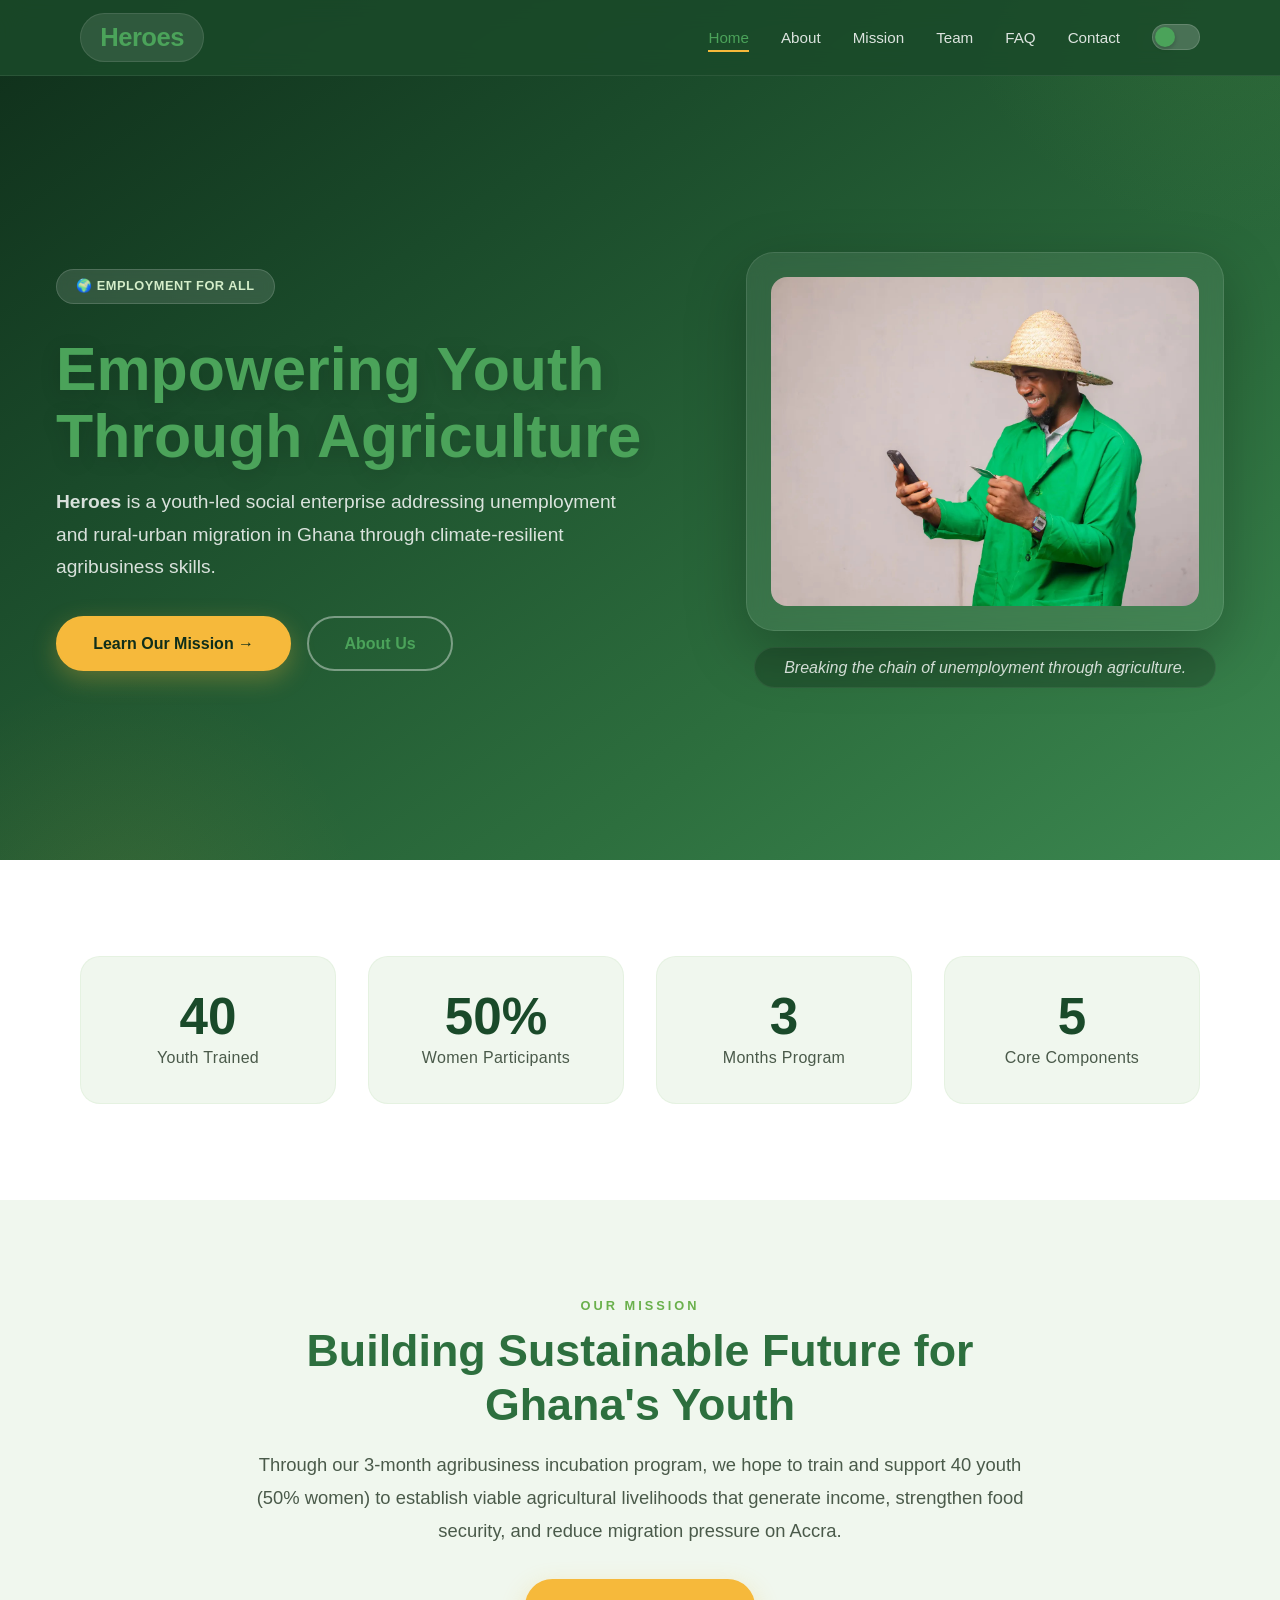
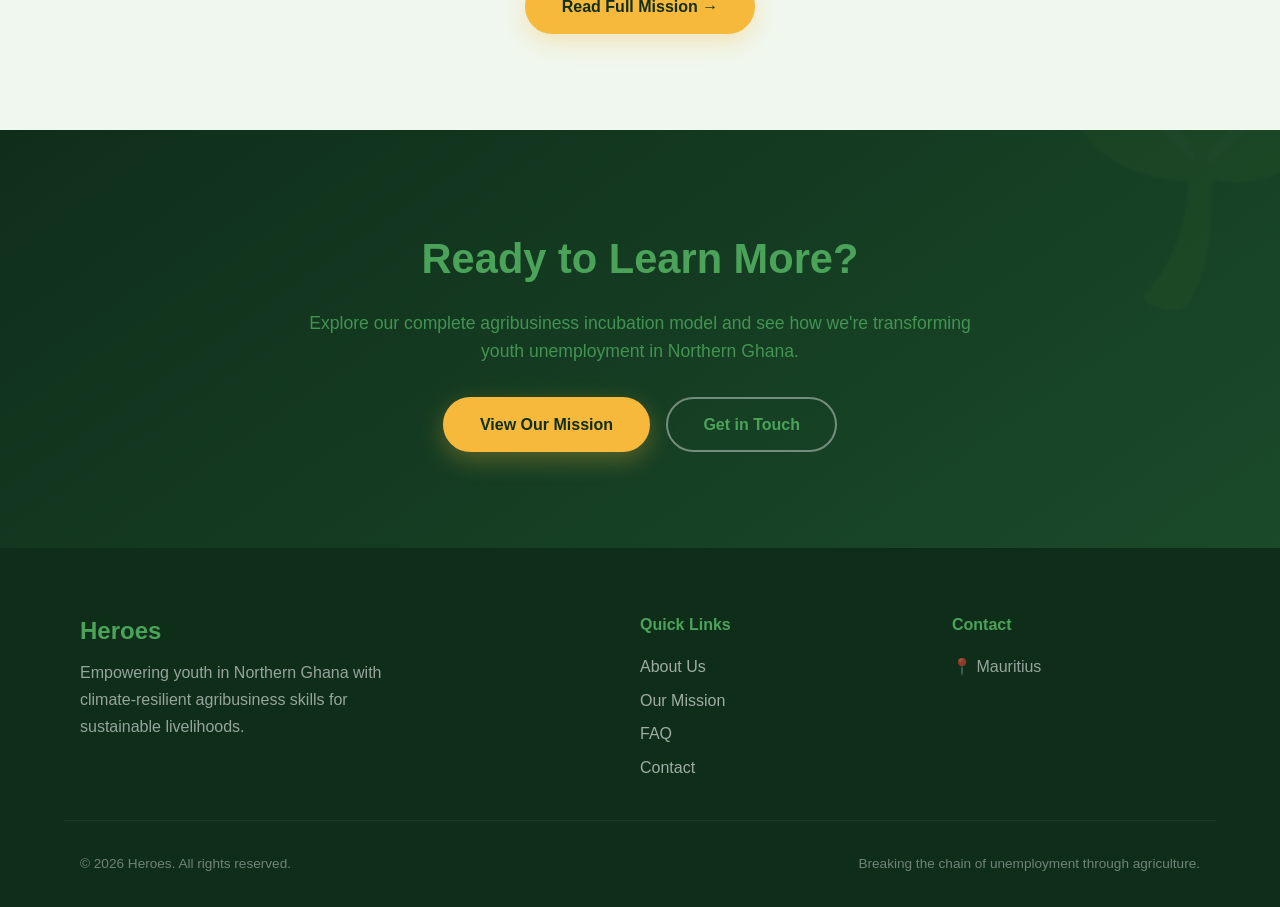
==== commit 57ea91f9: "Remove advanced features from list" ====
--- a/index.html
+++ b/index.html
@@ -21,7 +21,6 @@
                     <li><a href="team.html">Team</a></li>
                     <li><a href="faq.html">FAQ</a></li>
                     <li><a href="contact.html">Contact</a></li>
-                    <li><a href="advancedfeature.html">Theme Demo</a></li>
                     <li>
                         <label class="theme-switch" for="theme-toggle">
                             <input type="checkbox" id="theme-toggle" />
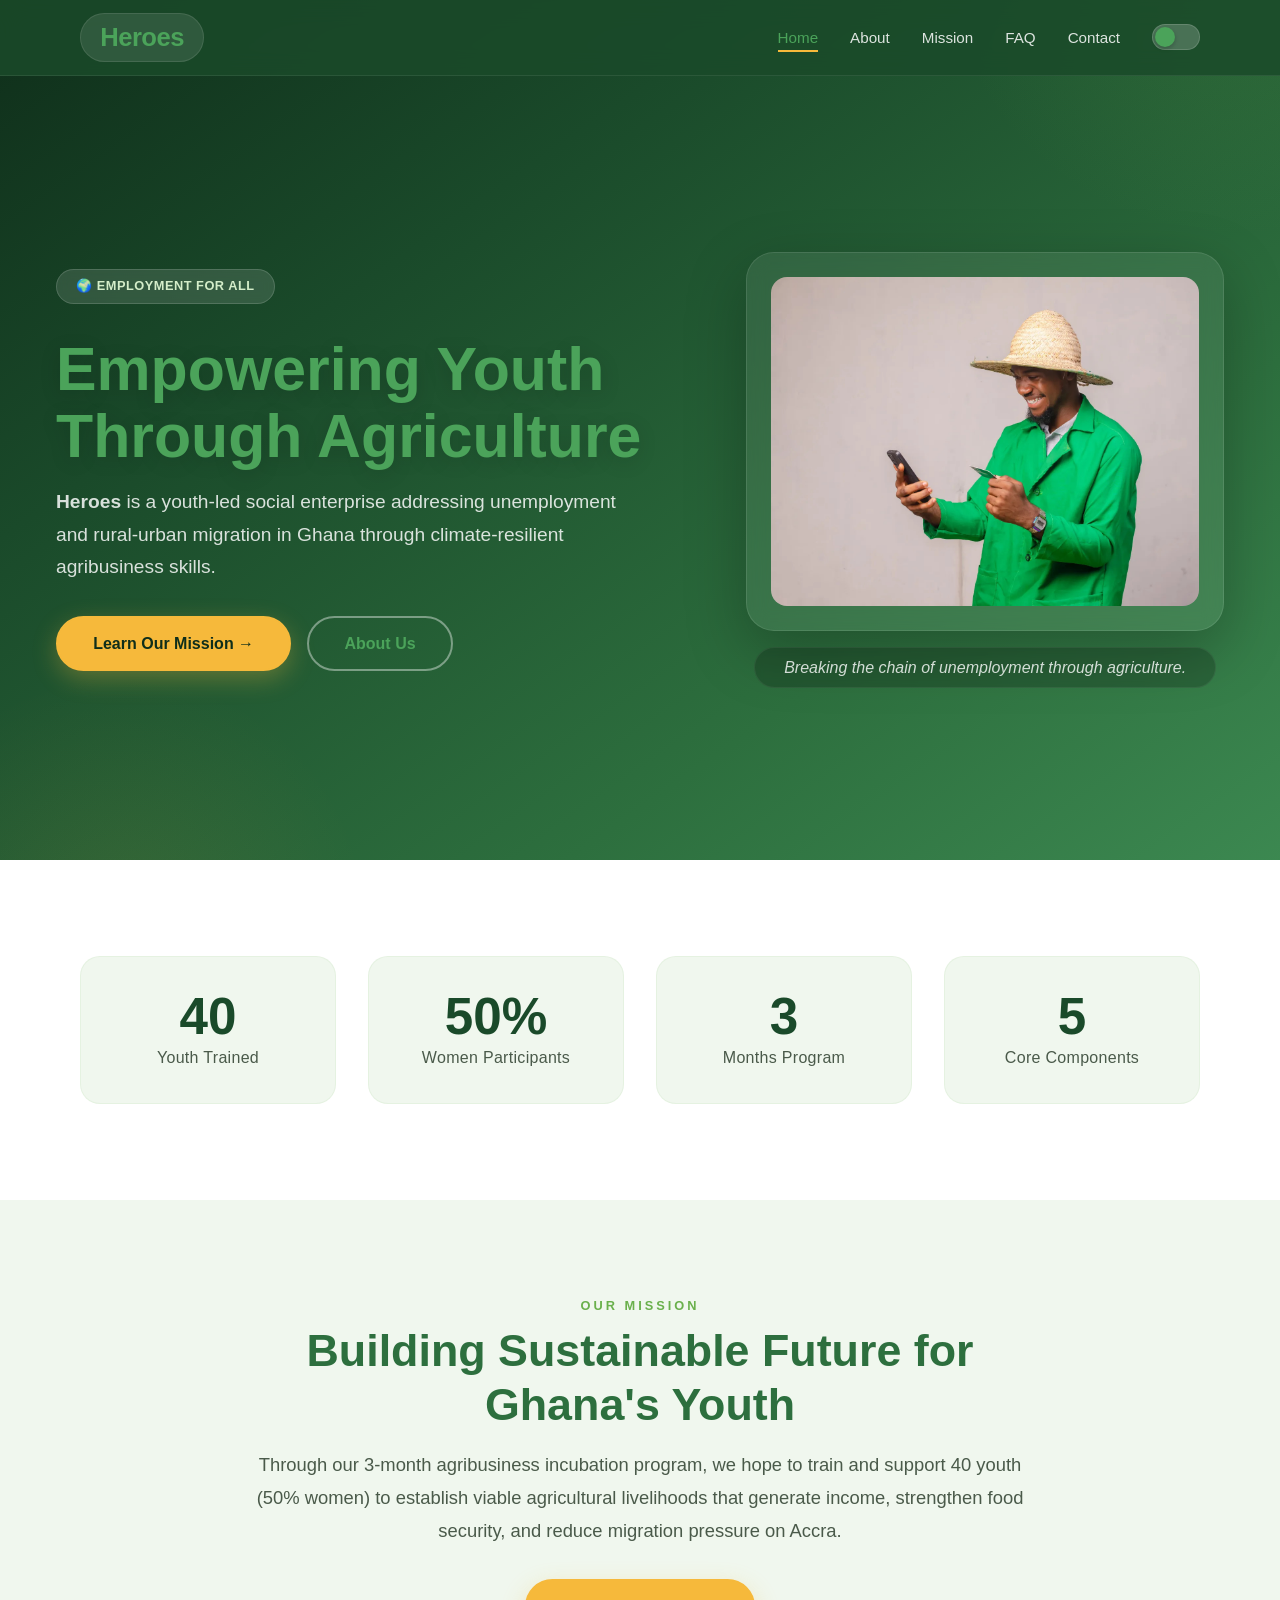
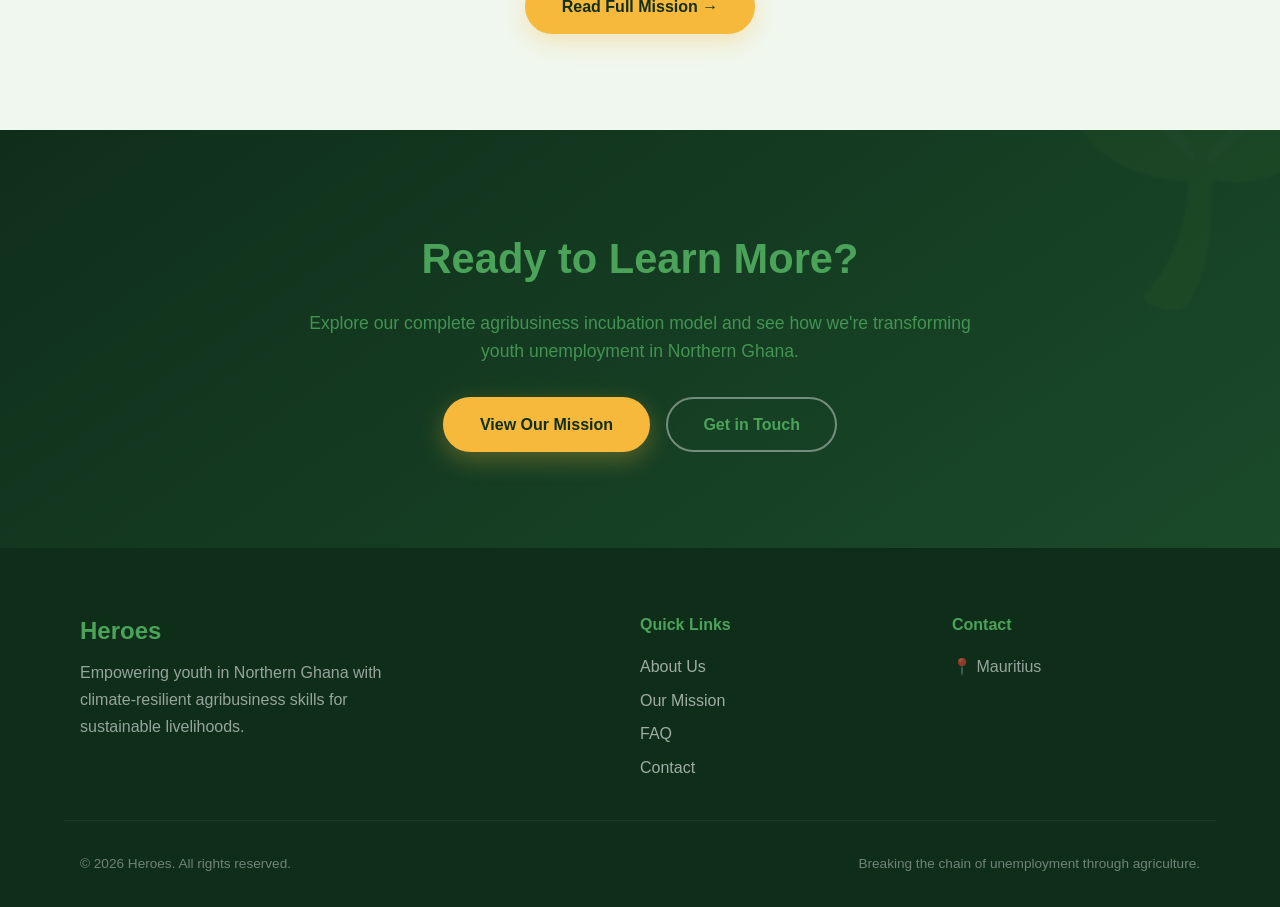
==== commit aa22e7da: "Removed team link from the navbar in index.html" ====
--- a/index.html
+++ b/index.html
@@ -18,7 +18,6 @@
                     <li><a href="index.html" class="active">Home</a></li>
                     <li><a href="about.html">About</a></li>
                     <li><a href="mission.html">Mission</a></li>
-                    <li><a href="team.html">Team</a></li>
                     <li><a href="faq.html">FAQ</a></li>
                     <li><a href="contact.html">Contact</a></li>
                     <li>
